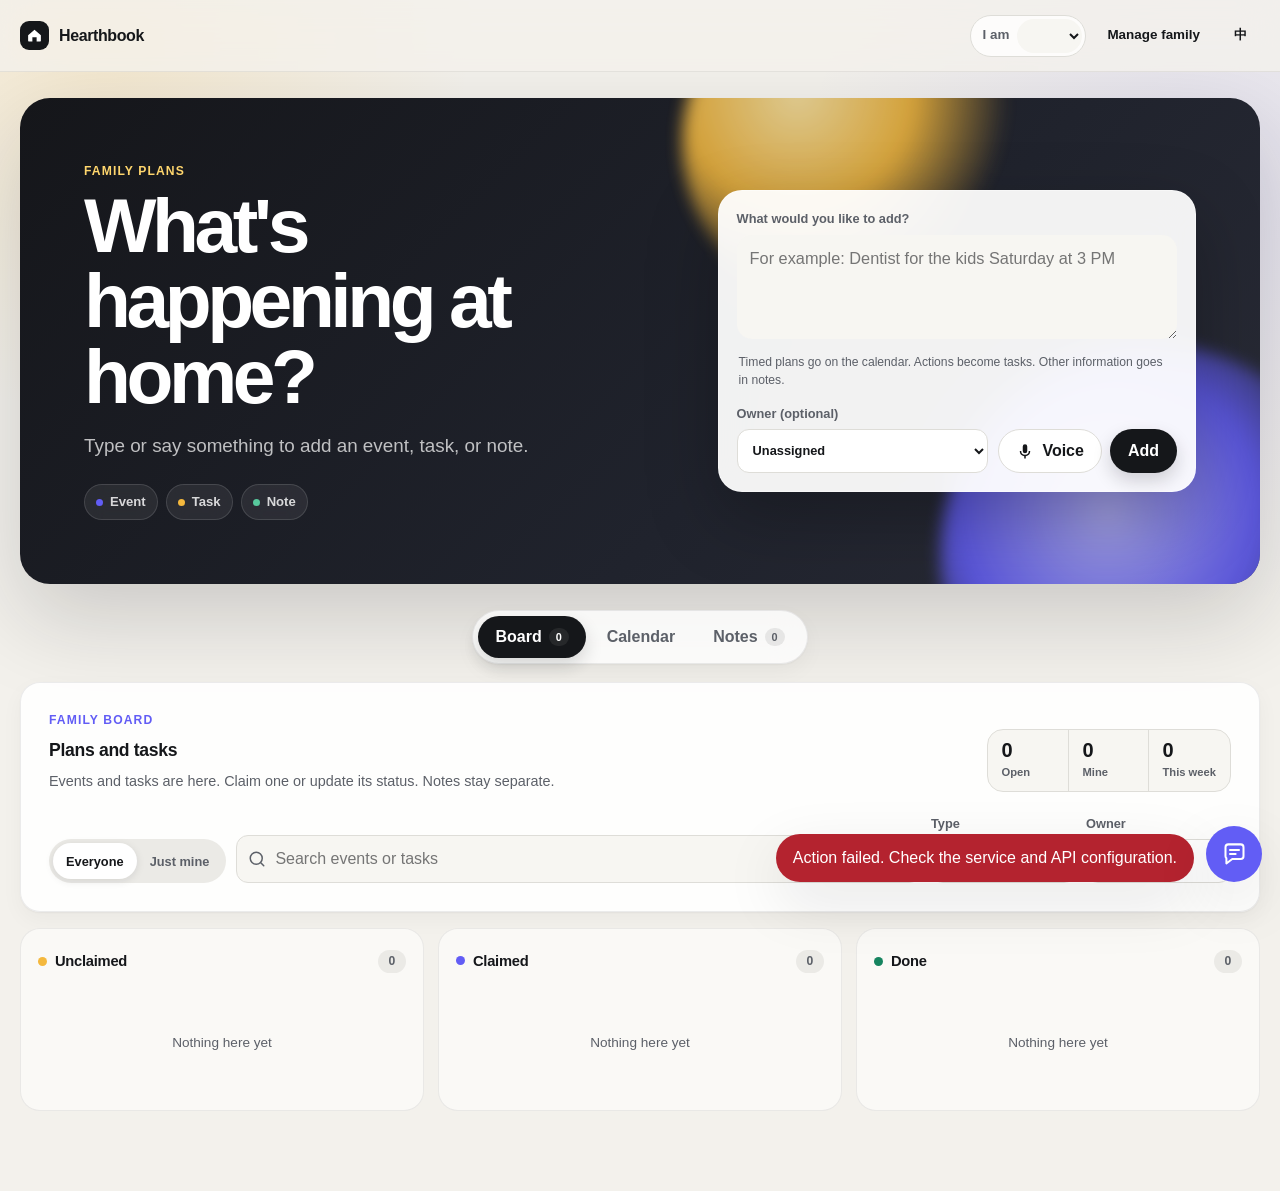
==== static/index.html @ b7a677d2 "Fix recurring event editing" ====
<!doctype html>
<html lang="zh-CN">
  <head>
    <meta charset="utf-8">
    <meta name="viewport" content="width=device-width, initial-scale=1">
    <meta name="description" content="A bilingual shared family board">
    <meta name="theme-color" content="#f3f1ec">
    <title>Hearthbook</title>
    <link rel="stylesheet" href="/static/styles.css">
  </head>
  <body>
    <header class="app-header">
      <a class="brand" href="/" aria-label="Hearthbook">
        <svg viewBox="0 0 24 24" aria-hidden="true">
          <path d="M3 11.5 12 4l9 7.5v8a1 1 0 0 1-1 1h-5v-6H9v6H4a1 1 0 0 1-1-1z"/>
        </svg>
        <span>Hearthbook</span>
      </a>
      <div class="header-actions">
        <label class="identity">
          <span data-i18n="iAm">我是</span>
          <select id="actorSelect" data-i18n-aria="currentMember" aria-label="Current family member"></select>
        </label>
        <button id="membersButton" class="button ghost compact" type="button" data-i18n="familyManage">
          家庭成员
        </button>
        <button id="languageButton" class="button ghost compact" type="button" data-i18n-aria="switchLanguage" aria-label="Switch language">
          EN
        </button>
      </div>
    </header>

    <main>
      <section class="composer hero-card" aria-labelledby="pageTitle">
        <div class="hero-copy">
          <p class="eyebrow" data-i18n="eyebrow">家里的安排</p>
          <h1 id="pageTitle" data-i18n="heading">今天家里有什么事？</h1>
          <p class="lede" data-i18n="subheading">输入文字或说一句话，就能添加日程、待办或笔记。</p>
          <div class="hero-legend" data-i18n-aria="itemTypes" aria-label="Item types">
            <span><i class="legend-dot event-dot"></i><span data-i18n="event">日程</span></span>
            <span><i class="legend-dot task-dot"></i><span data-i18n="task">待办</span></span>
            <span><i class="legend-dot note-dot"></i><span data-i18n="note">笔记</span></span>
          </div>
        </div>
        <div class="hero-glow glow-one" aria-hidden="true"></div>
        <div class="hero-glow glow-two" aria-hidden="true"></div>
        <form id="inputForm" class="capture-panel">
          <label for="textInput" data-i18n="inputLabel">要添加什么？</label>
          <textarea
            id="textInput"
            rows="2"
            maxlength="2000"
            required
            data-i18n-placeholder="inputPlaceholder"
            placeholder="例如：周六下午三点带孩子看牙医"
          ></textarea>
          <p class="input-hint" data-i18n="sortHint">有时间的放进日历，要做的放进待办，其他信息存为笔记。</p>
          <section id="intakeConversation" class="intake-conversation" aria-live="polite" hidden>
            <div id="intakeMessages" class="intake-messages"></div>
            <div id="intakeReview" hidden>
              <div id="intakeAssumptions"></div>
              <div id="intakeDrafts" class="intake-drafts"></div>
              <div id="intakeConflicts"></div>
            </div>
            <div class="intake-actions">
              <button id="intakeResetButton" class="button secondary compact" type="button" data-i18n="startOver">
                重新开始
              </button>
              <button id="intakeConfirmButton" class="button primary" type="button" data-i18n="confirmCreate" hidden>
                确认创建
              </button>
            </div>
          </section>
          <div class="composer-options">
            <label>
              <span data-i18n="optionalOwner">负责人（可选）</span>
              <select id="newOwnerSelect"></select>
            </label>
            <div class="composer-buttons">
              <button id="recordButton" class="button secondary" type="button">
                <svg viewBox="0 0 24 24" aria-hidden="true">
                  <path d="M12 15a3 3 0 0 0 3-3V6a3 3 0 0 0-6 0v6a3 3 0 0 0 3 3Zm5-3a5 5 0 0 1-10 0H5a7 7 0 0 0 6 6.92V22h2v-3.08A7 7 0 0 0 19 12Z"/>
                </svg>
                <span data-i18n="record">语音</span>
              </button>
              <button id="submitButton" class="button primary" type="submit" data-i18n="add">
                添加
              </button>
            </div>
          </div>
        </form>
      </section>

      <nav class="tabs" role="tablist" data-i18n-aria="boardViews" aria-label="Board views">
        <button class="tab active" type="button" role="tab" aria-selected="true" data-view="board">
          <span data-i18n="board">共享板</span>
          <span id="boardTabCount" class="tab-count">0</span>
        </button>
        <button class="tab" type="button" role="tab" aria-selected="false" data-view="calendar">
          <span data-i18n="calendar">日历</span>
        </button>
        <button class="tab" type="button" role="tab" aria-selected="false" data-view="notes">
          <span data-i18n="notes">笔记</span>
          <span id="notesTabCount" class="tab-count">0</span>
        </button>
      </nav>

      <section id="boardView" class="view" role="tabpanel">
        <section class="board-toolbar card">
          <div class="board-intro">
            <div>
              <p class="eyebrow" data-i18n="workEyebrow">家庭看板</p>
              <h2 id="boardTitle" data-i18n="boardTitle">大家要做的事</h2>
              <p data-i18n="boardDescription">日程和待办都在这里。认领后可以更新进度，笔记在单独页面。</p>
            </div>
            <div class="board-stats" aria-live="polite">
              <div><strong id="openStat">0</strong><span data-i18n="openItems">未完成</span></div>
              <div><strong id="mineStat">0</strong><span data-i18n="mineItems">我的</span></div>
              <div><strong id="weekStat">0</strong><span data-i18n="thisWeek">本周</span></div>
            </div>
          </div>
          <div class="filter-bar">
            <div class="segmented scope-switch" role="group" data-i18n-aria="scopeFilter" aria-label="Board scope">
              <button class="segment active" type="button" data-scope="all" data-i18n="everyone">全部</button>
              <button class="segment" type="button" data-scope="mine" data-i18n="justMine">只看我的</button>
            </div>
            <label class="search-field">
              <span class="sr-only" data-i18n="search">搜索</span>
              <svg viewBox="0 0 24 24" aria-hidden="true"><path d="m21 21-4.3-4.3M19 11a8 8 0 1 1-16 0 8 8 0 0 1 16 0Z"/></svg>
              <input id="boardSearch" type="search" data-i18n-placeholder="searchPlaceholder" placeholder="搜索日程或待办">
            </label>
            <label class="filter-field">
              <span data-i18n="type">类型</span>
              <select id="typeFilter">
                <option value="all" data-i18n="allTypes">全部类型</option>
                <option value="task" data-i18n="tasksOnly">只看待办</option>
                <option value="event" data-i18n="eventsOnly">只看日程</option>
              </select>
            </label>
            <label class="filter-field">
              <span data-i18n="owner">负责人</span>
              <select id="ownerFilter"></select>
            </label>
          </div>
        </section>
        <div class="board-grid">
          <section class="status-column unclaimed">
            <header>
              <h2 data-i18n="unclaimed">未认领</h2>
              <span id="unclaimedCount" class="count">0</span>
            </header>
            <div id="unclaimedItems" class="item-list"></div>
          </section>
          <section class="status-column claimed">
            <header>
              <h2 data-i18n="claimed">已认领</h2>
              <span id="claimedCount" class="count">0</span>
            </header>
            <div id="claimedItems" class="item-list"></div>
          </section>
          <section class="status-column done">
            <header>
              <h2 data-i18n="done">完成</h2>
              <span id="doneCount" class="count">0</span>
            </header>
            <div id="doneItems" class="item-list"></div>
          </section>
        </div>
      </section>

      <section id="calendarView" class="view" role="tabpanel" hidden>
        <div class="calendar-layout">
          <section class="calendar card">
            <header class="calendar-toolbar">
              <div class="calendar-nav">
                <button id="previousPeriod" class="icon-button" type="button" data-i18n-aria="previousPeriod" aria-label="Previous period">
                  <svg viewBox="0 0 24 24" aria-hidden="true"><path d="m15 18-6-6 6-6"/></svg>
                </button>
                <h2 id="monthTitle"></h2>
                <button id="nextPeriod" class="icon-button" type="button" data-i18n-aria="nextPeriod" aria-label="Next period">
                  <svg viewBox="0 0 24 24" aria-hidden="true"><path d="m9 18 6-6-6-6"/></svg>
                </button>
                <button id="todayButton" class="button ghost compact" type="button" data-i18n="today">今天</button>
                <button id="householdLocationButton" class="button ghost compact" type="button" data-i18n-aria="editCity" aria-label="Edit household city" hidden></button>
              </div>
              <div class="segmented" role="group" data-i18n-aria="calendarView" aria-label="Calendar view">
                <button class="segment active" type="button" data-calendar-mode="month" data-i18n="month">月</button>
                <button class="segment" type="button" data-calendar-mode="week" data-i18n="week">周</button>
              </div>
            </header>
            <div id="calendarGrid" class="calendar-grid"></div>
            <a id="weatherAttribution" class="weather-attribution" href="https://openweathermap.org/" target="_blank" rel="noreferrer" hidden>
              <img src="https://openweathermap.org/themes/openweathermap/assets/img/logo_white_cropped.png" width="88" height="36" loading="lazy" alt="OpenWeather">
              <span data-i18n="weatherData">Weather data provided by OpenWeather</span>
            </a>
          </section>
          <aside class="agenda card">
            <h2 id="agendaTitle"></h2>
            <div id="selectedWeather" hidden></div>
            <div id="agendaItems" class="item-list"></div>
          </aside>
        </div>
      </section>

      <section id="notesView" class="view" role="tabpanel" hidden>
        <header class="section-heading">
          <div>
            <p class="eyebrow" data-i18n="notesEyebrow">家庭信息</p>
            <h2 data-i18n="notesTitle">常用信息</h2>
          </div>
          <p data-i18n="notesDescription">门锁密码、购物偏好、学校信息等，都可以记在这里。</p>
        </header>
        <div id="notesItems" class="notes-grid"></div>
      </section>
    </main>

    <dialog id="accessDialog">
      <form id="accessForm" class="setup-form">
        <h2 data-i18n="accessTitle">打开家庭看板</h2>
        <p data-i18n="accessHelp">输入家人分享给你的访问码。</p>
        <label for="accessCode" data-i18n="accessCode">家庭访问码</label>
        <input id="accessCode" type="password" maxlength="200" required autocomplete="current-password">
        <p id="accessError" class="form-error" role="alert" hidden></p>
        <button id="accessButton" class="button primary" type="submit" data-i18n="unlock">打开看板</button>
      </form>
    </dialog>

    <dialog id="householdDialog">
      <form method="dialog" class="dialog-header">
        <h2 data-i18n="citySetupTitle">选择家庭城市</h2>
        <button id="closeHouseholdDialog" class="icon-button" type="submit" data-i18n-aria="close" aria-label="Close">
          <svg viewBox="0 0 24 24" aria-hidden="true"><path d="m6 6 12 12M18 6 6 18"/></svg>
        </button>
      </form>
      <p data-i18n="citySetupHelp">天气会显示在日历上。输入城市和国家，例如 Toronto, CA。</p>
      <form id="householdForm" class="setup-form">
        <label for="householdCity" data-i18n="cityLabel">家庭城市</label>
        <input id="householdCity" maxlength="120" required autocomplete="address-level2" data-i18n-placeholder="cityPlaceholder" placeholder="Toronto, CA">
        <p id="householdError" class="form-error" role="alert" hidden></p>
        <button id="saveHouseholdButton" class="button primary" type="submit" data-i18n="saveCity">保存城市</button>
      </form>
    </dialog>

    <dialog id="membersDialog">
      <form method="dialog" class="dialog-header">
        <h2 data-i18n="familyMembers">家庭成员</h2>
        <button class="icon-button" type="submit" data-i18n-aria="close" aria-label="Close">
          <svg viewBox="0 0 24 24" aria-hidden="true"><path d="m6 6 12 12M18 6 6 18"/></svg>
        </button>
      </form>
      <p data-i18n="memberHelp">管理家庭成员和家庭城市。</p>
      <ul id="memberList" class="member-list"></ul>
      <form id="memberForm" class="inline-form">
        <label class="sr-only" for="memberName" data-i18n="memberName">成员姓名</label>
        <input id="memberName" maxlength="40" required data-i18n-placeholder="memberName" placeholder="成员姓名">
        <label class="sr-only" for="memberRole" data-i18n="memberRole">身份</label>
        <input id="memberRole" maxlength="40" data-i18n-placeholder="memberRole" placeholder="例如：爸爸">
        <button class="button primary" type="submit" data-i18n="addMember">添加成员</button>
      </form>
      <form id="manageCityForm" class="setup-form">
        <label for="manageCity" data-i18n="cityLabel">家庭城市</label>
        <input id="manageCity" maxlength="120" required autocomplete="address-level2" data-i18n-placeholder="cityPlaceholder" placeholder="Toronto, CA">
        <button class="button secondary" type="submit" data-i18n="saveCity">保存城市</button>
      </form>
      <button id="logoutButton" class="button ghost" type="button" data-i18n="switchHousehold" hidden>切换家庭</button>
    </dialog>

    <dialog id="itemEditor">
      <form id="itemEditorForm" class="setup-form">
        <header class="dialog-header">
          <h2 data-i18n="editItem">编辑内容</h2>
          <button id="closeItemEditor" class="icon-button" type="button" data-i18n-aria="close" aria-label="Close">
            <svg viewBox="0 0 24 24" aria-hidden="true"><path d="m6 6 12 12M18 6 6 18"/></svg>
          </button>
        </header>

        <label for="editTitle" data-i18n="title">标题</label>
        <input id="editTitle" maxlength="120" required>

        <label for="editDetails" data-i18n="details">详情</label>
        <textarea id="editDetails" maxlength="2000" rows="4"></textarea>

        <label id="editPreparationField" for="editPreparation">
          <span data-i18n="preparation">准备工作</span>
          <textarea id="editPreparation" maxlength="500" rows="2"></textarea>
        </label>

        <label id="editScopeField" for="editScope" hidden>
          <span data-i18n="editScope">修改范围</span>
          <select id="editScope">
            <option value="occurrence" data-i18n="thisOccurrence">只修改这一次</option>
            <option value="series" data-i18n="entireSeries">修改整个系列</option>
          </select>
        </label>

        <div id="editEventFields" class="editor-fields" hidden>
          <label class="checkbox-row">
            <input id="editAllDay" type="checkbox">
            <span data-i18n="allDay">全天</span>
          </label>
          <label id="editStartDateField" for="editStartDate">
            <span data-i18n="date">日期</span>
            <input id="editStartDate" type="date">
          </label>
          <label id="editStartAtField" for="editStartAt">
            <span data-i18n="starts">时间</span>
            <input id="editStartAt" type="datetime-local">
          </label>
          <label id="editEndAtField" for="editEndAt">
            <span data-i18n="ends">结束</span>
            <input id="editEndAt" type="datetime-local">
          </label>
          <label id="editRecurrenceUntilField" for="editRecurrenceUntil" hidden>
            <span data-i18n="recurrenceEnds">重复结束</span>
            <input id="editRecurrenceUntil" type="date">
          </label>
          <label for="editEventReminderAt">
            <span data-i18n="reminder">提醒时间</span>
            <input id="editEventReminderAt" type="datetime-local">
          </label>
        </div>

        <div id="editTaskFields" class="editor-fields" hidden>
          <label class="checkbox-row">
            <input id="editDueTimed" type="checkbox">
            <span data-i18n="specificTime">指定时间</span>
          </label>
          <label id="editDueDateField" for="editDueDate">
            <span data-i18n="dueDate">截止日期</span>
            <input id="editDueDate" type="date">
          </label>
          <label id="editDueAtField" for="editDueAt">
            <span data-i18n="due">截止</span>
            <input id="editDueAt" type="datetime-local">
          </label>
          <label for="editTaskReminderAt">
            <span data-i18n="reminder">提醒时间</span>
            <input id="editTaskReminderAt" type="datetime-local">
          </label>
        </div>

        <p id="editSeriesWarning" class="form-hint" data-i18n="seriesEditWarning" hidden>
          修改系列开始时间会清除已有的单次例外。
        </p>
        <p id="itemEditorError" class="form-error" role="alert" hidden></p>
        <div class="dialog-actions">
          <button id="cancelItemEditor" class="button secondary" type="button" data-i18n="cancel">取消</button>
          <button class="button primary" type="submit" data-i18n="saveChanges">保存修改</button>
        </div>
      </form>
    </dialog>

    <aside id="assistantPanel" class="assistant-panel" aria-labelledby="assistantTitle" hidden>
      <header class="assistant-header">
        <div>
          <p class="eyebrow" data-i18n="assistantEyebrow">家庭助手</p>
          <h2 id="assistantTitle" data-i18n="assistantTitle">问问家庭安排</h2>
        </div>
        <div class="assistant-header-actions">
          <button id="assistantNewButton" class="button ghost compact" type="button" data-i18n="newChat">
            新对话
          </button>
          <button id="assistantCloseButton" class="icon-button" type="button" data-i18n-aria="closeAssistant" aria-label="Close assistant">
            <svg viewBox="0 0 24 24" aria-hidden="true"><path d="m6 6 12 12M18 6 6 18"/></svg>
          </button>
        </div>
      </header>
      <div id="assistantMessages" class="assistant-messages" aria-live="polite"></div>
      <form id="assistantForm" class="assistant-form">
        <label class="sr-only" for="assistantInput" data-i18n="assistantInputLabel">询问日程、待办或笔记</label>
        <input
          id="assistantInput"
          maxlength="2000"
          autocomplete="off"
          required
          data-i18n-placeholder="assistantPlaceholder"
          placeholder="例如：这周末有什么安排？"
        >
        <button id="assistantSendButton" class="button primary" type="submit" data-i18n="send">
          发送
        </button>
      </form>
    </aside>
    <button
      id="assistantButton"
      class="assistant-launcher"
      type="button"
      aria-controls="assistantPanel"
      aria-expanded="false"
      data-i18n-aria="openAssistant"
      aria-label="Open family assistant"
    >
      <svg viewBox="0 0 24 24" aria-hidden="true">
        <path d="M4 5.5A2.5 2.5 0 0 1 6.5 3h11A2.5 2.5 0 0 1 20 5.5v8a2.5 2.5 0 0 1-2.5 2.5H10l-5.2 4v-4.7A2.5 2.5 0 0 1 4 13.5z"/>
        <path d="M8 8h8M8 11.5h5"/>
      </svg>
    </button>

    <div id="toast" class="toast" role="status" aria-live="polite" hidden></div>
    <script src="/static/app.js" defer></script>
  </body>
</html>
---- static/styles.css ----
:root {
  --ink: #15171a;
  --ink-soft: #5c6068;
  --paper: #f3f1ec;
  --surface: #ffffff;
  --surface-soft: #f7f6f2;
  --line: #deddd8;
  --blue: #625df5;
  --blue-soft: #e9e7ff;
  --amber: #f4b83d;
  --amber-soft: #fff2cd;
  --green: #16845f;
  --green-soft: #dff5eb;
  --red: #b4232f;
  --radius-sm: 12px;
  --radius-md: 20px;
  --radius-lg: 30px;
  --shadow-sm: 0 1px 2px rgb(21 23 26 / 5%), 0 8px 22px rgb(21 23 26 / 4%);
  --shadow-md: 0 20px 60px rgb(21 23 26 / 10%);
  color-scheme: light;
  font-family: -apple-system, BlinkMacSystemFont, "SF Pro Display", "Segoe UI", sans-serif;
  font-size: 16px;
  line-height: 1.5;
}

* {
  box-sizing: border-box;
}

[hidden] {
  display: none !important;
}

html {
  scroll-behavior: smooth;
}

body {
  min-width: 320px;
  margin: 0;
  color: var(--ink);
  background:
    radial-gradient(circle at 8% 4%, rgb(244 184 61 / 17%), transparent 23rem),
    radial-gradient(circle at 95% 16%, rgb(98 93 245 / 11%), transparent 26rem),
    var(--paper);
}

button,
select,
textarea,
input {
  font: inherit;
}

button,
select {
  cursor: pointer;
}

button:focus-visible,
select:focus-visible,
textarea:focus-visible,
input:focus-visible {
  outline: 3px solid rgb(98 93 245 / 28%);
  outline-offset: 2px;
}

.app-header {
  position: sticky;
  top: 0;
  z-index: 20;
  display: flex;
  min-height: 72px;
  padding: 10px max(20px, calc((100vw - 1240px) / 2));
  border-bottom: 1px solid rgb(21 23 26 / 7%);
  align-items: center;
  justify-content: space-between;
  gap: 16px;
  background: rgb(243 241 236 / 82%);
  backdrop-filter: blur(18px) saturate(150%);
}

.brand {
  display: inline-flex;
  gap: 10px;
  align-items: center;
  color: inherit;
  font-weight: 800;
  letter-spacing: -0.025em;
  text-decoration: none;
}

.brand svg {
  width: 29px;
  height: 29px;
  padding: 6px;
  border-radius: 9px;
  fill: #fff;
  background: var(--ink);
}

.header-actions {
  display: flex;
  flex-wrap: wrap;
  gap: 8px;
  align-items: center;
}

.identity {
  display: flex;
  min-height: 42px;
  padding: 3px 3px 3px 12px;
  border: 1px solid var(--line);
  border-radius: 999px;
  gap: 8px;
  align-items: center;
  color: var(--ink-soft);
  background: rgb(255 255 255 / 80%);
  font-size: 0.84rem;
  font-weight: 700;
}

.identity span {
  white-space: nowrap;
}

.identity select {
  min-height: 34px;
  border: 0;
  border-radius: 999px;
  background: var(--surface-soft);
}

main {
  width: min(1240px, calc(100% - 32px));
  margin: 26px auto 80px;
}

.card {
  border: 1px solid rgb(21 23 26 / 8%);
  border-radius: var(--radius-md);
  background: rgb(255 255 255 / 88%);
  box-shadow: var(--shadow-sm);
}

.hero-card {
  position: relative;
  isolation: isolate;
  display: grid;
  min-height: 440px;
  padding: clamp(24px, 5vw, 64px);
  border-radius: var(--radius-lg);
  overflow: hidden;
  gap: clamp(28px, 6vw, 72px);
  align-items: center;
  color: #fff;
  background: linear-gradient(135deg, #15161a 0%, #20232d 62%, #292b36 100%);
  box-shadow: 0 34px 90px rgb(21 23 26 / 18%);
}

.hero-copy,
.capture-panel {
  position: relative;
  z-index: 2;
}

.hero-glow {
  position: absolute;
  z-index: 0;
  border-radius: 50%;
  filter: blur(8px);
  opacity: 0.85;
  animation: drift 9s ease-in-out infinite alternate;
}

.glow-one {
  top: -120px;
  right: 20%;
  width: 330px;
  height: 330px;
  background: radial-gradient(circle at 35% 35%, #ffe8a3, var(--amber) 38%, transparent 70%);
}

.glow-two {
  right: -100px;
  bottom: -180px;
  width: 420px;
  height: 420px;
  animation-delay: -4s;
  background: radial-gradient(circle at 40% 40%, #b5b2ff, var(--blue) 42%, transparent 70%);
}

.eyebrow {
  margin: 0 0 8px;
  color: var(--blue);
  font-size: 0.76rem;
  font-weight: 850;
  letter-spacing: 0.09em;
  text-transform: uppercase;
}

.hero-card .eyebrow {
  color: #ffd66d;
}

h1,
h2,
h3,
p {
  overflow-wrap: anywhere;
}

h1 {
  max-width: 650px;
  margin: 0;
  font-size: clamp(2.45rem, 6vw, 5rem);
  line-height: 0.98;
  letter-spacing: -0.058em;
}

h2 {
  margin: 0;
  font-size: 1.1rem;
  letter-spacing: -0.018em;
}

.lede {
  max-width: 590px;
  margin: 18px 0 0;
  color: rgb(255 255 255 / 72%);
  font-size: clamp(1rem, 2vw, 1.18rem);
}

.hero-legend {
  display: flex;
  flex-wrap: wrap;
  gap: 8px;
  margin-top: 24px;
}

.hero-legend > span {
  display: inline-flex;
  padding: 7px 11px;
  border: 1px solid rgb(255 255 255 / 13%);
  border-radius: 999px;
  gap: 7px;
  align-items: center;
  color: rgb(255 255 255 / 82%);
  background: rgb(255 255 255 / 7%);
  font-size: 0.82rem;
  font-weight: 750;
  backdrop-filter: blur(10px);
}

.legend-dot {
  width: 7px;
  height: 7px;
  border-radius: 50%;
  background: var(--blue);
}

.legend-dot.task-dot {
  background: var(--amber);
}

.legend-dot.note-dot {
  background: #58c99d;
}

.capture-panel {
  padding: 18px;
  border: 1px solid rgb(255 255 255 / 38%);
  border-radius: 24px;
  color: var(--ink);
  background: rgb(255 255 255 / 94%);
  box-shadow: 0 26px 70px rgb(0 0 0 / 25%);
  backdrop-filter: blur(18px);
}

form > label,
.composer-options label,
.filter-field {
  display: grid;
  gap: 6px;
  color: var(--ink-soft);
  font-size: 0.8rem;
  font-weight: 750;
}

textarea,
input,
select {
  min-height: 44px;
  border: 1px solid var(--line);
  border-radius: var(--radius-sm);
  color: var(--ink);
  background: var(--surface);
}

textarea,
input {
  width: 100%;
  padding: 11px 13px;
}

select {
  padding: 8px 34px 8px 11px;
}

textarea {
  min-height: 104px;
  margin-top: 7px;
  border: 0;
  border-radius: 15px;
  resize: vertical;
  background: var(--surface-soft);
  font-size: 1.02rem;
}

.input-hint {
  margin: 7px 2px 0;
  color: var(--ink-soft);
  font-size: 0.76rem;
}

.intake-conversation {
  display: grid;
  gap: 12px;
  margin-top: 14px;
  padding-top: 14px;
  border-top: 1px solid var(--line);
}

.intake-messages,
.intake-drafts {
  display: grid;
  gap: 8px;
}

.intake-message {
  margin: 0;
  padding: 9px 11px;
  border-radius: 12px;
  background: var(--surface-soft);
  font-size: 0.82rem;
}

.intake-message.user {
  margin-left: 24px;
  background: var(--blue-soft);
}

.intake-review-section {
  margin: 10px 0;
}

.intake-review-section h3 {
  margin: 0 0 5px;
  font-size: 0.82rem;
}

.intake-review-section ul {
  margin: 0;
  padding-left: 20px;
  color: var(--ink-soft);
  font-size: 0.78rem;
}

.intake-draft {
  display: grid;
  gap: 5px;
  padding: 11px;
  border: 1px solid var(--line);
  border-radius: 13px;
  background: var(--surface);
}

.intake-draft p {
  margin: 0;
  color: var(--ink-soft);
  font-size: 0.76rem;
}

.intake-draft label {
  display: grid;
  gap: 4px;
  margin-top: 4px;
  color: var(--ink-soft);
  font-size: 0.76rem;
  font-weight: 750;
}

.intake-draft .preparation-choice {
  display: flex;
  min-height: 44px;
  padding: 8px 10px;
  border-radius: 10px;
  align-items: center;
  gap: 8px;
  background: var(--amber-soft);
}

.preparation-choice input {
  width: auto;
  flex: 0 0 auto;
}

.item-preparation {
  padding: 8px 10px;
  border-radius: 10px;
  background: var(--amber-soft);
}

.intake-actions {
  display: flex;
  justify-content: flex-end;
  gap: 8px;
}

.intake-conflict {
  color: var(--red);
}

.composer-options {
  display: grid;
  gap: 10px;
  margin-top: 14px;
}

.composer-buttons,
.inline-form {
  display: flex;
  flex-wrap: wrap;
  gap: 8px;
  align-items: end;
}

.button {
  display: inline-flex;
  min-height: 44px;
  padding: 9px 17px;
  border: 1px solid transparent;
  border-radius: 999px;
  align-items: center;
  justify-content: center;
  gap: 8px;
  font-weight: 780;
  transition: transform 200ms ease, background-color 200ms ease, border-color 200ms ease, box-shadow 200ms ease;
}

.button svg {
  width: 18px;
  height: 18px;
  fill: currentColor;
}

.button.primary {
  color: #fff;
  background: var(--ink);
  box-shadow: 0 8px 18px rgb(21 23 26 / 18%);
}

.button.primary:hover {
  transform: translateY(-1px);
  background: #000;
  box-shadow: 0 11px 24px rgb(21 23 26 / 23%);
}

.button.secondary {
  border-color: var(--line);
  color: var(--ink);
  background: var(--surface);
}

.button.secondary:hover,
.button.ghost:hover {
  background: var(--surface-soft);
}

.button.ghost {
  border-color: transparent;
  color: var(--ink);
  background: transparent;
}

.button.compact {
  min-height: 38px;
  padding: 7px 12px;
  font-size: 0.84rem;
}

.button.recording {
  border-color: #f5b6bc;
  color: var(--red);
  background: #fff0f1;
}

.button:disabled,
select:disabled {
  cursor: not-allowed;
  opacity: 0.48;
}

.tabs {
  display: flex;
  width: fit-content;
  max-width: 100%;
  gap: 4px;
  margin: 26px auto 18px;
  padding: 5px;
  border: 1px solid rgb(21 23 26 / 8%);
  border-radius: 999px;
  background: rgb(255 255 255 / 78%);
  box-shadow: var(--shadow-sm);
  backdrop-filter: blur(16px);
}

.tab {
  display: inline-flex;
  min-height: 42px;
  padding: 8px 17px;
  border: 0;
  border-radius: 999px;
  gap: 7px;
  align-items: center;
  justify-content: center;
  color: var(--ink-soft);
  background: transparent;
  font-weight: 780;
  transition: color 200ms ease, background-color 200ms ease, box-shadow 200ms ease;
}

.tab.active {
  color: #fff;
  background: var(--ink);
  box-shadow: 0 8px 18px rgb(21 23 26 / 16%);
}

.tab-count {
  min-width: 20px;
  padding: 1px 5px;
  border-radius: 999px;
  color: inherit;
  background: rgb(128 128 128 / 16%);
  font-size: 0.68rem;
  text-align: center;
}

.view[hidden] {
  display: none;
}

.view {
  animation: view-in 300ms ease both;
}

.board-toolbar {
  margin-bottom: 16px;
  padding: clamp(18px, 3vw, 28px);
}

.board-intro {
  display: flex;
  flex-wrap: wrap;
  gap: 24px;
  align-items: end;
  justify-content: space-between;
}

.board-intro > div:first-child {
  max-width: 620px;
}

.board-intro p:not(.eyebrow),
.section-heading p {
  margin: 7px 0 0;
  color: var(--ink-soft);
  font-size: 0.9rem;
}

.board-stats {
  display: flex;
  border: 1px solid var(--line);
  border-radius: 16px;
  overflow: hidden;
  background: var(--surface-soft);
}

.board-stats div {
  display: grid;
  min-width: 80px;
  padding: 10px 14px;
  border-left: 1px solid var(--line);
}

.board-stats div:first-child {
  border-left: 0;
}

.board-stats strong {
  font-size: 1.25rem;
  line-height: 1;
}

.board-stats span {
  margin-top: 4px;
  color: var(--ink-soft);
  font-size: 0.7rem;
  font-weight: 700;
}

.filter-bar {
  display: grid;
  grid-template-columns: auto minmax(180px, 1fr) auto auto;
  gap: 10px;
  margin-top: 22px;
  align-items: end;
}

.segmented {
  display: inline-flex;
  width: fit-content;
  padding: 4px;
  border-radius: 999px;
  background: #ebeae6;
}

.segment {
  min-height: 36px;
  padding: 6px 13px;
  border: 0;
  border-radius: 999px;
  color: var(--ink-soft);
  background: transparent;
  font-size: 0.8rem;
  font-weight: 800;
  white-space: nowrap;
  transition: color 180ms ease, background-color 180ms ease, box-shadow 180ms ease;
}

.segment.active {
  color: var(--ink);
  background: #fff;
  box-shadow: 0 2px 8px rgb(21 23 26 / 10%);
}

.search-field {
  position: relative;
  display: flex;
  align-items: center;
}

.search-field svg {
  position: absolute;
  left: 12px;
  width: 18px;
  height: 18px;
  fill: none;
  stroke: var(--ink-soft);
  stroke-linecap: round;
  stroke-width: 2;
}

.search-field input {
  padding-left: 38px;
  background: var(--surface-soft);
}

.filter-field select {
  min-width: 145px;
}

.board-grid {
  display: grid;
  gap: 14px;
}

.status-column {
  min-width: 0;
  padding: 13px;
  border: 1px solid rgb(21 23 26 / 7%);
  border-radius: var(--radius-md);
  background: rgb(255 255 255 / 54%);
  backdrop-filter: blur(10px);
}

.status-column > header {
  display: flex;
  min-height: 38px;
  margin-bottom: 9px;
  padding: 0 4px;
  align-items: center;
  justify-content: space-between;
}

.status-column h2 {
  display: inline-flex;
  align-items: center;
  gap: 8px;
  font-size: 0.92rem;
}

.status-column h2::before {
  width: 9px;
  height: 9px;
  border-radius: 50%;
  background: var(--amber);
  content: "";
}

.status-column.claimed h2::before {
  background: var(--blue);
}

.status-column.done h2::before {
  background: var(--green);
}

.count {
  min-width: 28px;
  padding: 2px 8px;
  border-radius: 999px;
  color: var(--ink-soft);
  background: #ebeae6;
  font-size: 0.76rem;
  font-weight: 800;
  text-align: center;
}

.item-list,
.notes-grid {
  display: grid;
  gap: 10px;
}

.empty {
  padding: 30px 10px;
  color: var(--ink-soft);
  font-size: 0.85rem;
  text-align: center;
}

.item-card {
  display: grid;
  gap: 10px;
  padding: 15px;
  border: 1px solid rgb(21 23 26 / 8%);
  border-radius: 16px;
  background: var(--surface);
  box-shadow: var(--shadow-sm);
  animation: card-in 360ms cubic-bezier(0.2, 0.8, 0.2, 1) both;
  animation-delay: calc(var(--item-index, 0) * 45ms);
  transition: transform 200ms ease, box-shadow 200ms ease, border-color 200ms ease;
}

.item-card:hover {
  transform: translateY(-2px);
  border-color: rgb(98 93 245 / 24%);
  box-shadow: 0 16px 34px rgb(21 23 26 / 10%);
}

.item-card.done-card h3 {
  color: var(--ink-soft);
  text-decoration: line-through;
}

.item-topline,
.item-actions {
  display: flex;
  flex-wrap: wrap;
  gap: 8px;
  align-items: center;
  justify-content: space-between;
}

.item-card h3 {
  margin: 0;
  font-size: 1rem;
  line-height: 1.3;
  letter-spacing: -0.015em;
}

.item-card p {
  margin: 0;
  color: var(--ink-soft);
  font-size: 0.83rem;
  white-space: pre-wrap;
}

.badge {
  display: inline-flex;
  width: fit-content;
  padding: 4px 8px;
  border-radius: 999px;
  color: #3931ad;
  background: var(--blue-soft);
  font-size: 0.68rem;
  font-weight: 850;
}

.badge.task {
  color: #805600;
  background: var(--amber-soft);
}

.badge.note {
  color: #0a6648;
  background: var(--green-soft);
}

.item-meta {
  display: grid;
  gap: 4px;
}

.item-controls {
  display: grid;
  grid-template-columns: 1fr 1fr;
  gap: 8px;
}

.item-controls label {
  display: grid;
  gap: 3px;
  color: var(--ink-soft);
  font-size: 0.7rem;
  font-weight: 750;
}

.item-controls select,
.item-controls input {
  width: 100%;
  min-width: 0;
  font-size: 0.82rem;
}

.delete-button {
  min-height: 34px;
  padding: 5px 8px;
  border: 0;
  border-radius: 8px;
  color: var(--red);
  background: transparent;
  font-size: 0.76rem;
  font-weight: 750;
}

.delete-button:hover {
  background: #fff0f1;
}

.calendar-layout {
  display: grid;
  gap: 14px;
}

.calendar,
.agenda {
  padding: clamp(14px, 2.5vw, 24px);
}

.calendar-toolbar {
  display: flex;
  flex-wrap: wrap;
  gap: 12px;
  margin-bottom: 14px;
  align-items: center;
  justify-content: space-between;
}

.calendar-nav {
  display: flex;
  min-width: 0;
  gap: 4px;
  align-items: center;
}

.calendar-nav h2 {
  min-width: 160px;
  text-align: center;
}

.icon-button {
  display: inline-grid;
  width: 42px;
  height: 42px;
  padding: 9px;
  border: 0;
  border-radius: 50%;
  place-items: center;
  color: var(--ink);
  background: transparent;
}

.icon-button:hover {
  background: var(--surface-soft);
}

.icon-button svg {
  width: 21px;
  height: 21px;
  fill: none;
  stroke: currentColor;
  stroke-linecap: round;
  stroke-linejoin: round;
  stroke-width: 2;
}

.calendar-grid {
  display: grid;
  grid-template-columns: repeat(7, minmax(0, 1fr));
  gap: 5px;
}

.weekday {
  padding: 7px 0;
  color: var(--ink-soft);
  font-size: 0.67rem;
  font-weight: 850;
  text-align: center;
}

.day {
  position: relative;
  display: flex;
  min-width: 0;
  min-height: 68px;
  padding: 8px;
  border: 1px solid transparent;
  border-radius: 12px;
  align-items: flex-start;
  color: var(--ink);
  background: var(--surface-soft);
  font-size: 0.76rem;
  font-weight: 800;
  transition: transform 180ms ease, border-color 180ms ease, background-color 180ms ease;
}

.day:hover {
  transform: translateY(-1px);
  border-color: var(--line);
  background: #fff;
}

.day.outside {
  color: #9c9da1;
  background: transparent;
}

.day.today {
  border-color: var(--blue);
}

.day.selected {
  color: #fff;
  background: var(--ink);
}

.day-dots {
  position: absolute;
  right: 7px;
  bottom: 7px;
  display: flex;
  gap: 3px;
}

.day-dot {
  width: 6px;
  height: 6px;
  border-radius: 50%;
  background: var(--blue);
}

.day-dot.task {
  background: var(--amber);
}

.day.selected .day-dot {
  box-shadow: 0 0 0 1px rgb(255 255 255 / 35%);
}

.weather-brief {
  display: inline-flex;
  min-width: 0;
  align-items: center;
  gap: 2px;
  color: inherit;
  font-size: 0.68rem;
  font-weight: 800;
  white-space: nowrap;
}

.weather-brief img {
  width: 30px;
  height: 30px;
  object-fit: contain;
}

.day:not(.week-day) .weather-brief {
  position: absolute;
  top: 1px;
  right: 3px;
}

.day:not(.week-day) .weather-brief > span {
  display: none;
}

.calendar-grid.week-mode {
  grid-template-columns: repeat(7, minmax(0, 1fr));
}

.week-day {
  display: grid;
  min-height: 230px;
  padding: 12px;
  align-content: start;
  gap: 5px;
  text-align: left;
}

.week-day-name {
  color: inherit;
  opacity: 0.7;
  font-size: 0.68rem;
  text-transform: uppercase;
}

.week-day-number {
  font-size: 1.45rem;
  line-height: 1;
}

.week-preview {
  display: grid;
  gap: 5px;
  margin-top: 10px;
}

.calendar-label {
  display: block;
  padding: 5px 6px;
  border-radius: 7px;
  overflow: hidden;
  color: #3931ad;
  background: var(--blue-soft);
  font-size: 0.66rem;
  line-height: 1.2;
  text-overflow: ellipsis;
  white-space: nowrap;
}

.calendar-label.task {
  color: #805600;
  background: var(--amber-soft);
}

.day.selected .calendar-label {
  color: #fff;
  background: rgb(255 255 255 / 15%);
}

.more-label {
  color: inherit;
  opacity: 0.65;
  font-size: 0.68rem;
}

.agenda h2 {
  margin-bottom: 12px;
}

.weather-detail {
  display: flex;
  margin-bottom: 14px;
  padding: 12px;
  border: 1px solid var(--line);
  border-radius: 14px;
  align-items: center;
  gap: 10px;
  background: var(--surface-soft);
}

.weather-detail img {
  width: 52px;
  height: 52px;
  object-fit: contain;
}

.weather-detail strong {
  display: block;
  text-transform: capitalize;
}

.weather-detail p {
  margin: 2px 0 0;
  color: var(--ink-soft);
  font-size: 0.78rem;
}

.weather-attribution {
  display: inline-flex;
  min-height: 44px;
  margin-top: 14px;
  padding: 4px 12px 4px 6px;
  border-radius: 12px;
  align-items: center;
  gap: 8px;
  color: #fff;
  background: #242424;
  font-size: 0.72rem;
  font-weight: 700;
  text-decoration: none;
  transition: background-color 180ms ease;
}

.weather-attribution:hover {
  background: #000;
}

.weather-attribution img {
  width: 88px;
  height: 36px;
  object-fit: contain;
}

.section-heading {
  display: flex;
  margin-bottom: 16px;
  padding: 4px 4px 10px;
  gap: 20px;
  align-items: end;
  justify-content: space-between;
}

.section-heading > p {
  max-width: 520px;
  text-align: right;
}

.notes-grid {
  grid-template-columns: repeat(auto-fill, minmax(min(100%, 260px), 1fr));
}

.note-card {
  min-height: 170px;
  border-top: 4px solid var(--green);
}

dialog {
  width: min(520px, calc(100% - 32px));
  max-height: calc(100vh - 32px);
  overflow: auto;
  padding: 24px;
  border: 1px solid var(--line);
  border-radius: 24px;
  color: var(--ink);
  background: var(--surface);
  box-shadow: var(--shadow-md);
}

dialog::backdrop {
  background: rgb(21 23 26 / 48%);
  backdrop-filter: blur(5px);
}

.dialog-header {
  display: flex;
  align-items: center;
  justify-content: space-between;
}

.member-list {
  display: grid;
  gap: 6px;
  margin: 16px 0;
  padding: 0;
  list-style: none;
}

.member-list li {
  display: flex;
  align-items: center;
  justify-content: space-between;
  gap: 12px;
  padding: 11px 13px;
  border-radius: 11px;
  background: var(--surface-soft);
  font-weight: 750;
}

.inline-form input {
  flex: 1 1 180px;
}

.setup-form {
  display: grid;
  gap: 10px;
  margin-top: 18px;
}

.setup-form label {
  font-size: 0.82rem;
  font-weight: 800;
}

.setup-form input,
.setup-form select,
.setup-form textarea {
  width: 100%;
}

.editor-fields {
  display: grid;
  grid-template-columns: 1fr 1fr;
  gap: 10px;
}

.editor-fields label {
  display: grid;
  gap: 4px;
}

.editor-fields .checkbox-row {
  grid-column: 1 / -1;
  display: flex;
  align-items: center;
}

.checkbox-row input {
  width: auto;
}

.dialog-actions {
  display: flex;
  justify-content: flex-end;
  gap: 8px;
}

.form-hint {
  margin: 0;
  color: var(--ink-soft);
  font-size: 0.78rem;
}

.form-error {
  margin: 0;
  color: var(--red);
  font-size: 0.8rem;
  font-weight: 700;
}

.assistant-launcher {
  position: fixed;
  right: 18px;
  bottom: calc(18px + env(safe-area-inset-bottom));
  z-index: 40;
  display: grid;
  width: 56px;
  height: 56px;
  padding: 0;
  border: 0;
  border-radius: 50%;
  place-items: center;
  color: #fff;
  background: var(--blue);
  box-shadow: var(--shadow-md);
  transition: background-color 200ms ease, box-shadow 200ms ease;
}

.assistant-launcher:hover {
  background: #4f49df;
  box-shadow: 0 24px 65px rgb(21 23 26 / 18%);
}

.assistant-launcher svg {
  width: 27px;
  height: 27px;
  fill: none;
  stroke: currentcolor;
  stroke-linecap: round;
  stroke-linejoin: round;
  stroke-width: 1.8;
}

.assistant-panel {
  position: fixed;
  right: 18px;
  bottom: calc(86px + env(safe-area-inset-bottom));
  z-index: 40;
  display: grid;
  width: min(390px, calc(100vw - 24px));
  height: min(560px, calc(100vh - 120px));
  min-height: 320px;
  grid-template-rows: auto minmax(0, 1fr) auto;
  overflow: hidden;
  border: 1px solid var(--line);
  border-radius: 22px;
  background: var(--surface);
  box-shadow: 0 28px 80px rgb(21 23 26 / 22%);
  animation: assistant-in 200ms ease both;
}

.assistant-header {
  display: flex;
  min-width: 0;
  padding: 14px;
  border-bottom: 1px solid var(--line);
  align-items: center;
  justify-content: space-between;
  gap: 10px;
}

.assistant-header .eyebrow {
  margin-bottom: 2px;
}

.assistant-header-actions,
.assistant-form {
  display: flex;
  align-items: center;
  gap: 8px;
}

.assistant-messages {
  display: flex;
  min-height: 0;
  padding: 14px;
  overflow-y: auto;
  flex-direction: column;
  gap: 8px;
  background: var(--surface-soft);
}

.assistant-message {
  max-width: 88%;
  margin: 0;
  padding: 9px 12px;
  border: 1px solid var(--line);
  border-radius: 14px 14px 14px 4px;
  align-self: flex-start;
  background: var(--surface);
  font-size: 0.86rem;
  white-space: pre-wrap;
}

.assistant-message.user {
  border-color: transparent;
  border-radius: 14px 14px 4px;
  align-self: flex-end;
  color: #fff;
  background: var(--blue);
}

.assistant-action {
  display: grid;
  padding: 12px;
  border: 1px solid var(--blue);
  border-radius: 14px;
  gap: 10px;
  background: var(--surface);
}

.assistant-action p {
  margin: 0;
  font-size: 0.86rem;
}

.assistant-action-controls {
  display: flex;
  gap: 8px;
}

.assistant-form {
  padding: 12px;
  border-top: 1px solid var(--line);
}

.assistant-form input {
  min-width: 0;
  flex: 1;
}

.toast {
  position: fixed;
  right: 86px;
  bottom: 18px;
  z-index: 30;
  max-width: min(420px, calc(100% - 36px));
  padding: 12px 17px;
  border-radius: 999px;
  color: #fff;
  background: var(--ink);
  box-shadow: var(--shadow-md);
  animation: toast-in 250ms ease both;
}

.toast.error {
  background: var(--red);
}

.sr-only {
  position: absolute;
  width: 1px;
  height: 1px;
  padding: 0;
  margin: -1px;
  overflow: hidden;
  clip: rect(0, 0, 0, 0);
  white-space: nowrap;
  border: 0;
}

@keyframes view-in {
  from { opacity: 0; transform: translateY(8px); }
  to { opacity: 1; transform: translateY(0); }
}

@keyframes card-in {
  from { opacity: 0; transform: translateY(10px) scale(0.985); }
  to { opacity: 1; transform: translateY(0) scale(1); }
}

@keyframes toast-in {
  from { opacity: 0; transform: translateY(8px); }
  to { opacity: 1; transform: translateY(0); }
}

@keyframes assistant-in {
  from { opacity: 0; transform: translateY(8px); }
  to { opacity: 1; transform: translateY(0); }
}

@keyframes drift {
  from { transform: translate3d(-8px, -5px, 0) scale(0.98); }
  to { transform: translate3d(14px, 10px, 0) scale(1.04); }
}

@media (min-width: 760px) {
  .hero-card {
    grid-template-columns: minmax(0, 1.08fr) minmax(380px, 0.92fr);
  }

  .composer-options {
    grid-template-columns: minmax(150px, 1fr) auto;
    align-items: end;
  }

  .board-grid {
    grid-template-columns: repeat(3, minmax(0, 1fr));
  }

  .day {
    min-height: 92px;
  }

  .day:not(.week-day) .weather-brief {
    top: 2px;
    right: 5px;
  }

  .day:not(.week-day) .weather-brief > span {
    display: inline;
  }
}

@media (min-width: 1040px) {
  .calendar-layout {
    grid-template-columns: minmax(0, 2.1fr) minmax(290px, 0.8fr);
  }
}

@media (max-width: 900px) {
  .filter-bar {
    grid-template-columns: 1fr 1fr;
  }

  .scope-switch,
  .search-field {
    width: 100%;
  }

  .scope-switch .segment {
    flex: 1;
  }

  .calendar-grid.week-mode {
    grid-template-columns: 1fr;
  }

  .week-day {
    min-height: 112px;
    grid-template-columns: auto auto 1fr;
    align-items: start;
  }

  .week-day-name,
  .week-day-number {
    padding-top: 5px;
  }

  .week-preview {
    margin: 0 0 0 8px;
  }
}

@media (max-width: 640px) {
  .app-header {
    position: static;
    padding: 14px 16px;
    align-items: flex-start;
  }

  .brand {
    width: 100%;
  }

  .header-actions {
    width: 100%;
  }

  .identity {
    flex: 1;
  }

  .identity select {
    width: 100%;
  }

  main {
    width: min(100% - 20px, 1240px);
    margin-top: 10px;
  }

  .assistant-panel {
    left: 10px;
    right: 10px;
    bottom: calc(78px + env(safe-area-inset-bottom));
    width: auto;
    height: min(68vh, 560px);
  }

  .assistant-launcher {
    right: 10px;
    bottom: calc(10px + env(safe-area-inset-bottom));
  }

  .toast {
    right: 76px;
    bottom: calc(10px + env(safe-area-inset-bottom));
    max-width: calc(100vw - 86px);
  }

  .assistant-form {
    align-items: stretch;
  }

  .hero-card {
    min-height: auto;
    padding: 28px 18px 18px;
    border-radius: 24px;
  }

  h1 {
    font-size: clamp(2.3rem, 13vw, 3.4rem);
  }

  .glow-one {
    right: -100px;
  }

  .capture-panel {
    padding: 14px;
    border-radius: 20px;
  }

  .composer-buttons .button {
    flex: 1;
  }

  .tabs {
    width: 100%;
  }

  .tab {
    flex: 1;
    padding-inline: 10px;
  }

  .board-intro {
    align-items: stretch;
  }

  .board-stats {
    width: 100%;
  }

  .board-stats div {
    flex: 1;
    min-width: 0;
  }

  .filter-bar {
    grid-template-columns: 1fr;
  }

  .filter-field select {
    width: 100%;
  }

  .item-controls {
    grid-template-columns: 1fr;
  }

  .calendar-toolbar {
    align-items: stretch;
  }

  .calendar-nav {
    width: 100%;
  }

  .calendar-nav h2 {
    flex: 1;
    min-width: 0;
  }

  .calendar-toolbar > .segmented {
    width: 100%;
  }

  .calendar-toolbar > .segmented .segment {
    flex: 1;
  }

  .day {
    min-height: 58px;
    padding: 6px;
  }

  .section-heading {
    display: block;
  }

  .section-heading > p {
    text-align: left;
  }
}

@media (prefers-reduced-motion: reduce) {
  *,
  *::before,
  *::after {
    scroll-behavior: auto !important;
    animation-duration: 0.01ms !important;
    animation-iteration-count: 1 !important;
    transition-duration: 0.01ms !important;
  }
}
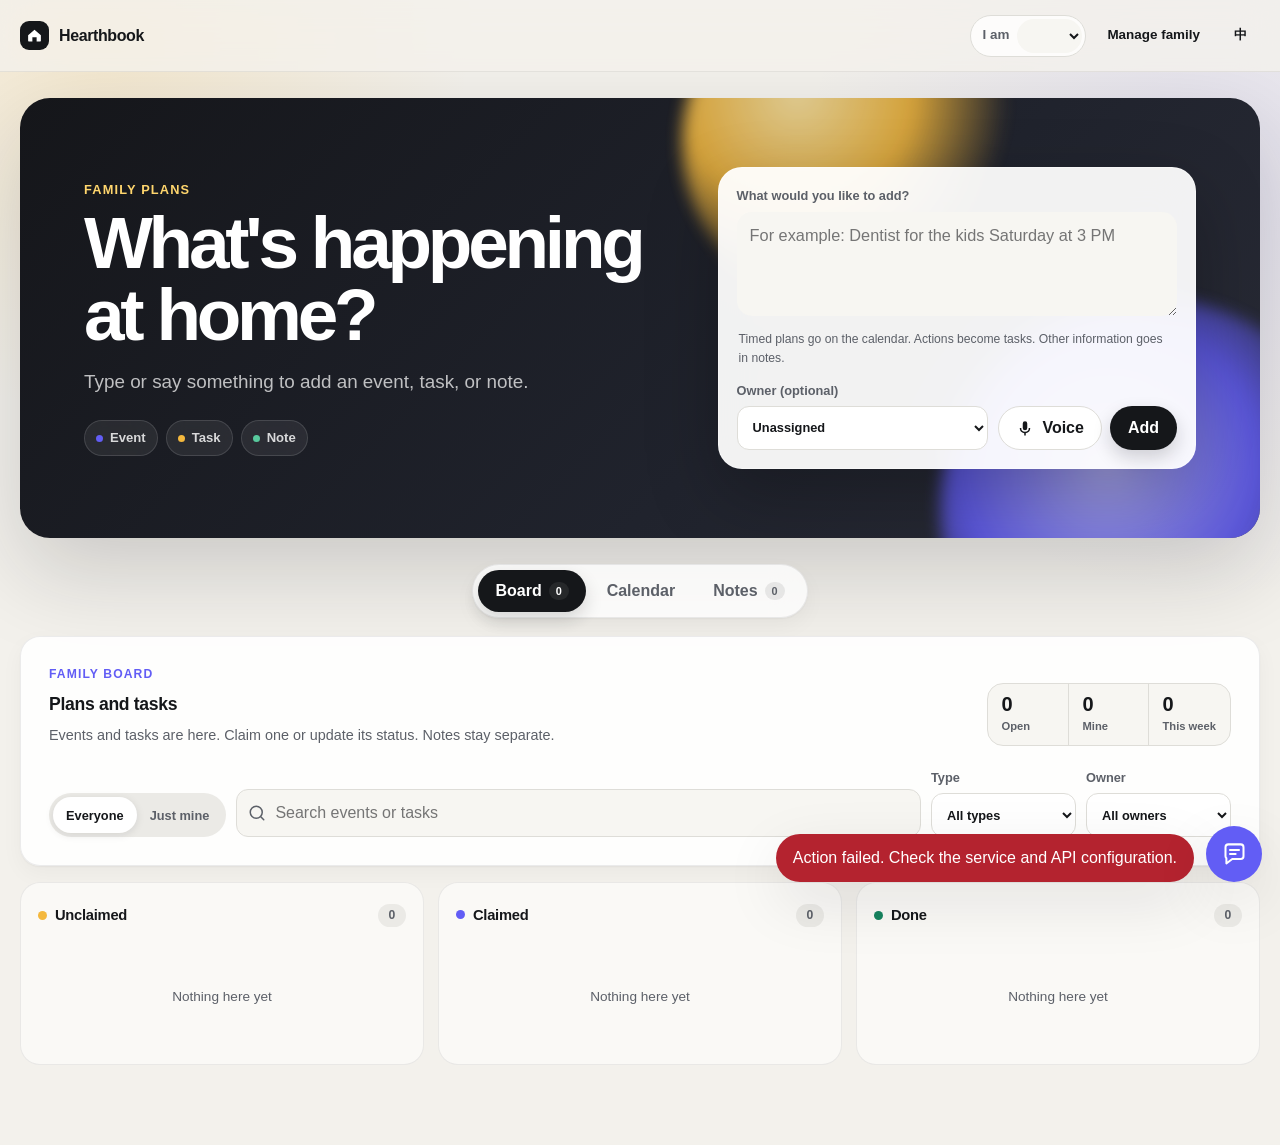
==== commit f3bb3e03: "Add Hearthbook home screen icon" ====
--- a/static/index.html
+++ b/static/index.html
@@ -5,7 +5,12 @@
     <meta name="viewport" content="width=device-width, initial-scale=1">
     <meta name="description" content="A bilingual shared family board">
     <meta name="theme-color" content="#f3f1ec">
+    <meta name="apple-mobile-web-app-capable" content="yes">
+    <meta name="apple-mobile-web-app-status-bar-style" content="default">
+    <meta name="apple-mobile-web-app-title" content="Hearthbook">
     <title>Hearthbook</title>
+    <link rel="apple-touch-icon" href="/static/assets/hearthbook-icon.png">
+    <link rel="manifest" href="/static/manifest.webmanifest">
     <link rel="stylesheet" href="/static/styles.css">
   </head>
   <body>
@@ -214,14 +219,45 @@
       </section>
     </main>
 
-    <dialog id="accessDialog">
-      <form id="accessForm" class="setup-form">
-        <h2 data-i18n="accessTitle">打开家庭看板</h2>
-        <p data-i18n="accessHelp">输入家人分享给你的访问码。</p>
-        <label for="accessCode" data-i18n="accessCode">家庭访问码</label>
-        <input id="accessCode" type="password" maxlength="200" required autocomplete="current-password">
-        <p id="accessError" class="form-error" role="alert" hidden></p>
-        <button id="accessButton" class="button primary" type="submit" data-i18n="unlock">打开看板</button>
+    <dialog id="authDialog">
+      <form id="authForm" class="setup-form">
+        <h2 data-i18n="authTitle">登录 Hearthbook</h2>
+        <p data-i18n="authHelp">使用邮箱创建账号或登录。</p>
+        <label for="authEmail" data-i18n="email">邮箱</label>
+        <input id="authEmail" type="email" maxlength="320" required autocomplete="email">
+        <label for="authPassword" data-i18n="password">密码</label>
+        <input id="authPassword" type="password" minlength="8" maxlength="200" required autocomplete="current-password">
+        <p id="authMessage" class="form-error" role="alert" hidden></p>
+        <div class="dialog-actions">
+          <button id="loginButton" class="button primary" type="submit" data-i18n="login">登录</button>
+          <button id="signupButton" class="button secondary" type="button" data-i18n="signup">创建账号</button>
+        </div>
+      </form>
+    </dialog>
+
+    <dialog id="onboardingDialog">
+      <form method="dialog" class="dialog-header">
+        <h2 data-i18n="householdSetupTitle">设置家庭</h2>
+        <button id="closeOnboardingDialog" class="icon-button" type="submit" data-i18n-aria="close" aria-label="Close">
+          <svg viewBox="0 0 24 24" aria-hidden="true"><path d="m6 6 12 12M18 6 6 18"/></svg>
+        </button>
+      </form>
+      <p data-i18n="householdSetupHelp">创建一个新家庭，或用邀请代码加入家人。</p>
+      <p id="onboardingError" class="form-error" role="alert" hidden></p>
+      <form id="createHouseholdForm" class="setup-form">
+        <label for="newHouseholdName" data-i18n="householdName">家庭名称</label>
+        <input id="newHouseholdName" maxlength="80" required>
+        <label for="creatorMemberName" data-i18n="yourName">你的名字</label>
+        <input id="creatorMemberName" maxlength="40" required autocomplete="name">
+        <button class="button primary" type="submit" data-i18n="createHousehold">创建家庭</button>
+      </form>
+      <p data-i18n="orJoin">或者加入已有家庭</p>
+      <form id="joinHouseholdForm" class="setup-form">
+        <label for="householdInviteCode" data-i18n="inviteCode">家庭邀请码</label>
+        <input id="householdInviteCode" maxlength="40" required autocomplete="one-time-code">
+        <label for="joinerMemberName" data-i18n="yourName">你的名字</label>
+        <input id="joinerMemberName" maxlength="40" required autocomplete="name">
+        <button class="button secondary" type="submit" data-i18n="joinHousehold">加入家庭</button>
       </form>
     </dialog>
 
@@ -249,6 +285,11 @@
         </button>
       </form>
       <p data-i18n="memberHelp">管理家庭成员和家庭城市。</p>
+      <div class="setup-form">
+        <label for="householdSelect" data-i18n="currentHousehold">当前家庭</label>
+        <select id="householdSelect"></select>
+        <button id="addHouseholdButton" class="button secondary" type="button" data-i18n="addHousehold">创建或加入其他家庭</button>
+      </div>
       <ul id="memberList" class="member-list"></ul>
       <form id="memberForm" class="inline-form">
         <label class="sr-only" for="memberName" data-i18n="memberName">成员姓名</label>
@@ -262,7 +303,8 @@
         <input id="manageCity" maxlength="120" required autocomplete="address-level2" data-i18n-placeholder="cityPlaceholder" placeholder="Toronto, CA">
         <button class="button secondary" type="submit" data-i18n="saveCity">保存城市</button>
       </form>
-      <button id="logoutButton" class="button ghost" type="button" data-i18n="switchHousehold" hidden>切换家庭</button>
+      <p><span data-i18n="inviteCode">家庭邀请码</span>：<code id="currentInviteCode"></code></p>
+      <button id="logoutButton" class="button ghost" type="button" data-i18n="logout">退出登录</button>
     </dialog>
 
     <dialog id="itemEditor">
--- a/static/styles.css
+++ b/static/styles.css
@@ -201,6 +201,7 @@
 
 .hero-card .eyebrow {
   color: #ffd66d;
+  font-size: 0.8rem;
 }
 
 h1,
@@ -213,7 +214,7 @@
 h1 {
   max-width: 650px;
   margin: 0;
-  font-size: clamp(2.45rem, 6vw, 5rem);
+  font-size: clamp(2.35rem, 5.7vw, 4.75rem);
   line-height: 0.98;
   letter-spacing: -0.058em;
 }
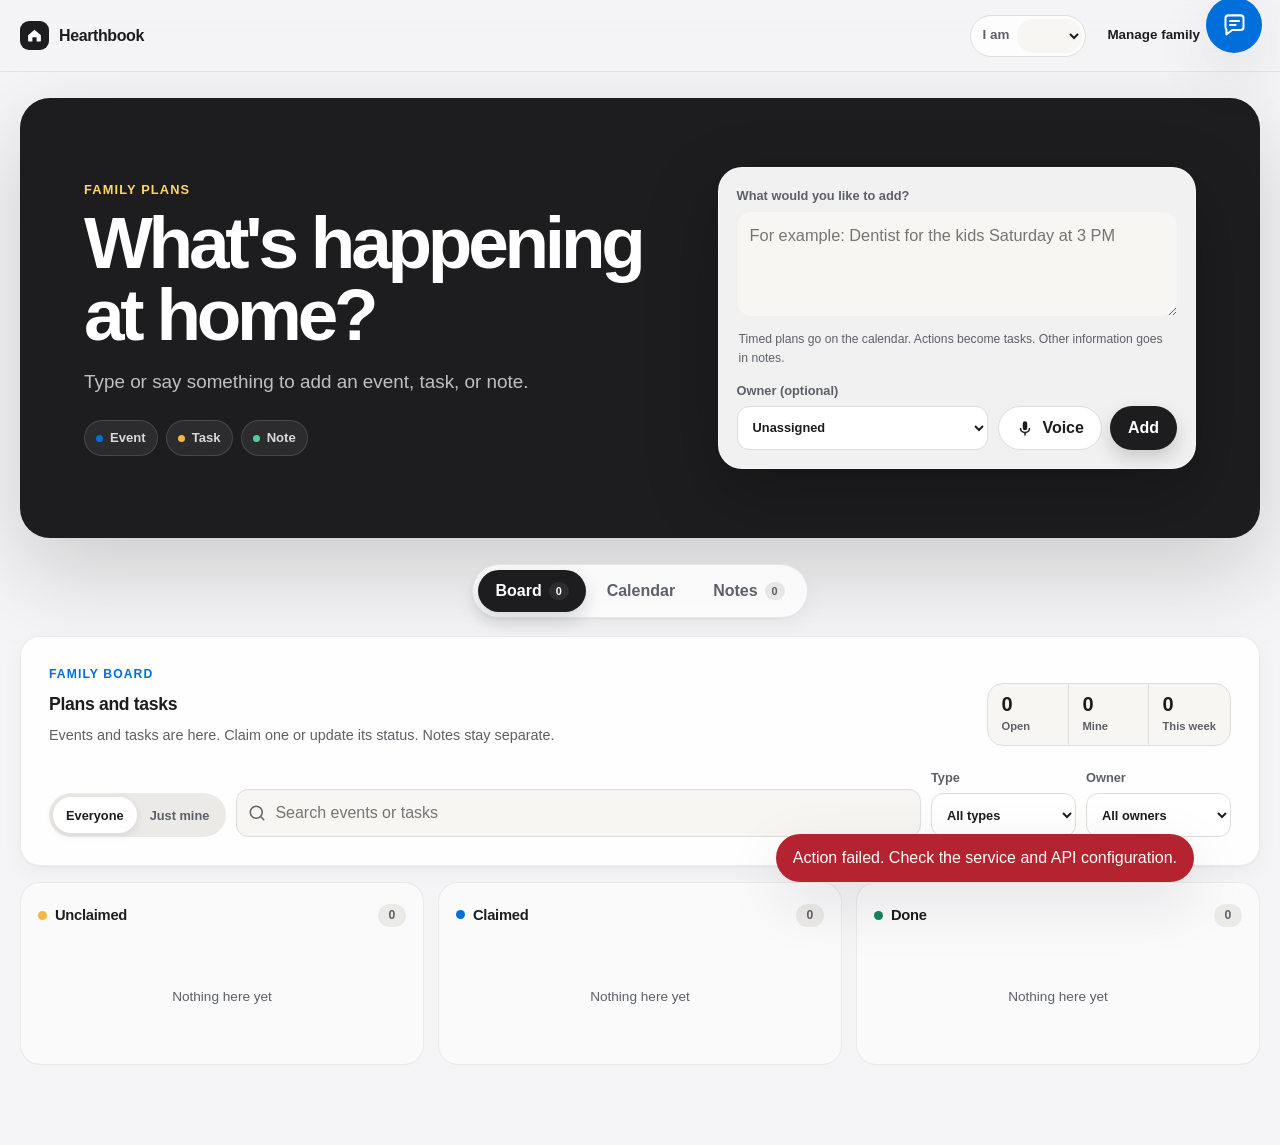
==== commit e8e10e0c: "Polish mobile composer design" ====
--- a/static/index.html
+++ b/static/index.html
@@ -4,7 +4,7 @@
     <meta charset="utf-8">
     <meta name="viewport" content="width=device-width, initial-scale=1">
     <meta name="description" content="A bilingual shared family board">
-    <meta name="theme-color" content="#f3f1ec">
+    <meta name="theme-color" content="#f5f5f7">
     <meta name="apple-mobile-web-app-capable" content="yes">
     <meta name="apple-mobile-web-app-status-bar-style" content="default">
     <meta name="apple-mobile-web-app-title" content="Hearthbook">
@@ -32,6 +32,20 @@
         <button id="languageButton" class="button ghost compact" type="button" data-i18n-aria="switchLanguage" aria-label="Switch language">
           EN
         </button>
+        <button
+          id="assistantButton"
+          class="assistant-launcher"
+          type="button"
+          aria-controls="assistantPanel"
+          aria-expanded="false"
+          data-i18n-aria="openAssistant"
+          aria-label="Open family assistant"
+        >
+          <svg viewBox="0 0 24 24" aria-hidden="true">
+            <path d="M4 5.5A2.5 2.5 0 0 1 6.5 3h11A2.5 2.5 0 0 1 20 5.5v8a2.5 2.5 0 0 1-2.5 2.5H10l-5.2 4v-4.7A2.5 2.5 0 0 1 4 13.5z"/>
+            <path d="M8 8h8M8 11.5h5"/>
+          </svg>
+        </button>
       </div>
     </header>
 
@@ -47,8 +61,6 @@
             <span><i class="legend-dot note-dot"></i><span data-i18n="note">笔记</span></span>
           </div>
         </div>
-        <div class="hero-glow glow-one" aria-hidden="true"></div>
-        <div class="hero-glow glow-two" aria-hidden="true"></div>
         <form id="inputForm" class="capture-panel">
           <label for="textInput" data-i18n="inputLabel">要添加什么？</label>
           <textarea
@@ -423,21 +435,6 @@
         </button>
       </form>
     </aside>
-    <button
-      id="assistantButton"
-      class="assistant-launcher"
-      type="button"
-      aria-controls="assistantPanel"
-      aria-expanded="false"
-      data-i18n-aria="openAssistant"
-      aria-label="Open family assistant"
-    >
-      <svg viewBox="0 0 24 24" aria-hidden="true">
-        <path d="M4 5.5A2.5 2.5 0 0 1 6.5 3h11A2.5 2.5 0 0 1 20 5.5v8a2.5 2.5 0 0 1-2.5 2.5H10l-5.2 4v-4.7A2.5 2.5 0 0 1 4 13.5z"/>
-        <path d="M8 8h8M8 11.5h5"/>
-      </svg>
-    </button>
-
     <div id="toast" class="toast" role="status" aria-live="polite" hidden></div>
     <script src="/static/app.js" defer></script>
   </body>
--- a/static/styles.css
+++ b/static/styles.css
@@ -1,12 +1,12 @@
 :root {
-  --ink: #15171a;
+  --ink: #1d1d1f;
   --ink-soft: #5c6068;
-  --paper: #f3f1ec;
+  --paper: #f5f5f7;
   --surface: #ffffff;
   --surface-soft: #f7f6f2;
   --line: #deddd8;
-  --blue: #625df5;
-  --blue-soft: #e9e7ff;
+  --blue: #006edb;
+  --blue-soft: #e8f2ff;
   --amber: #f4b83d;
   --amber-soft: #fff2cd;
   --green: #16845f;
@@ -39,10 +39,7 @@
   min-width: 320px;
   margin: 0;
   color: var(--ink);
-  background:
-    radial-gradient(circle at 8% 4%, rgb(244 184 61 / 17%), transparent 23rem),
-    radial-gradient(circle at 95% 16%, rgb(98 93 245 / 11%), transparent 26rem),
-    var(--paper);
+  background: var(--paper);
 }
 
 button,
@@ -61,7 +58,7 @@
 select:focus-visible,
 textarea:focus-visible,
 input:focus-visible {
-  outline: 3px solid rgb(98 93 245 / 28%);
+  outline: 3px solid rgb(0 110 219 / 28%);
   outline-offset: 2px;
 }
 
@@ -76,7 +73,7 @@
   align-items: center;
   justify-content: space-between;
   gap: 16px;
-  background: rgb(243 241 236 / 82%);
+  background: rgb(245 245 247 / 82%);
   backdrop-filter: blur(18px) saturate(150%);
 }
 
@@ -154,7 +151,7 @@
   gap: clamp(28px, 6vw, 72px);
   align-items: center;
   color: #fff;
-  background: linear-gradient(135deg, #15161a 0%, #20232d 62%, #292b36 100%);
+  background: #1d1d1f;
   box-shadow: 0 34px 90px rgb(21 23 26 / 18%);
 }
 
@@ -162,32 +159,6 @@
 .capture-panel {
   position: relative;
   z-index: 2;
-}
-
-.hero-glow {
-  position: absolute;
-  z-index: 0;
-  border-radius: 50%;
-  filter: blur(8px);
-  opacity: 0.85;
-  animation: drift 9s ease-in-out infinite alternate;
-}
-
-.glow-one {
-  top: -120px;
-  right: 20%;
-  width: 330px;
-  height: 330px;
-  background: radial-gradient(circle at 35% 35%, #ffe8a3, var(--amber) 38%, transparent 70%);
-}
-
-.glow-two {
-  right: -100px;
-  bottom: -180px;
-  width: 420px;
-  height: 420px;
-  animation-delay: -4s;
-  background: radial-gradient(circle at 40% 40%, #b5b2ff, var(--blue) 42%, transparent 70%);
 }
 
 .eyebrow {
@@ -756,7 +727,7 @@
 
 .item-card:hover {
   transform: translateY(-2px);
-  border-color: rgb(98 93 245 / 24%);
+  border-color: rgb(0 110 219 / 24%);
   box-shadow: 0 16px 34px rgb(21 23 26 / 10%);
 }
 
@@ -1270,7 +1241,7 @@
 }
 
 .assistant-launcher:hover {
-  background: #4f49df;
+  background: #005bb5;
   box-shadow: 0 24px 65px rgb(21 23 26 / 18%);
 }
 
@@ -1432,11 +1403,6 @@
   to { opacity: 1; transform: translateY(0); }
 }
 
-@keyframes drift {
-  from { transform: translate3d(-8px, -5px, 0) scale(0.98); }
-  to { transform: translate3d(14px, 10px, 0) scale(1.04); }
-}
-
 @media (min-width: 760px) {
   .hero-card {
     grid-template-columns: minmax(0, 1.08fr) minmax(380px, 0.92fr);
@@ -1510,18 +1476,21 @@
     position: static;
     padding: 14px 16px;
     align-items: flex-start;
+    flex-direction: column;
   }
 
   .brand {
+    width: auto;
+  }
+
+  .header-actions {
+    display: grid;
     width: 100%;
-  }
-
-  .header-actions {
-    width: 100%;
+    grid-template-columns: minmax(0, 1fr) auto auto;
   }
 
   .identity {
-    flex: 1;
+    grid-column: 1 / -1;
   }
 
   .identity select {
@@ -1536,20 +1505,22 @@
   .assistant-panel {
     left: 10px;
     right: 10px;
-    bottom: calc(78px + env(safe-area-inset-bottom));
+    bottom: calc(10px + env(safe-area-inset-bottom));
     width: auto;
     height: min(68vh, 560px);
   }
 
   .assistant-launcher {
+    position: static;
+    width: 44px;
+    height: 44px;
+    flex: 0 0 44px;
+  }
+
+  .toast {
     right: 10px;
     bottom: calc(10px + env(safe-area-inset-bottom));
-  }
-
-  .toast {
-    right: 76px;
-    bottom: calc(10px + env(safe-area-inset-bottom));
-    max-width: calc(100vw - 86px);
+    max-width: calc(100vw - 20px);
   }
 
   .assistant-form {
@@ -1564,10 +1535,6 @@
 
   h1 {
     font-size: clamp(2.3rem, 13vw, 3.4rem);
-  }
-
-  .glow-one {
-    right: -100px;
   }
 
   .capture-panel {
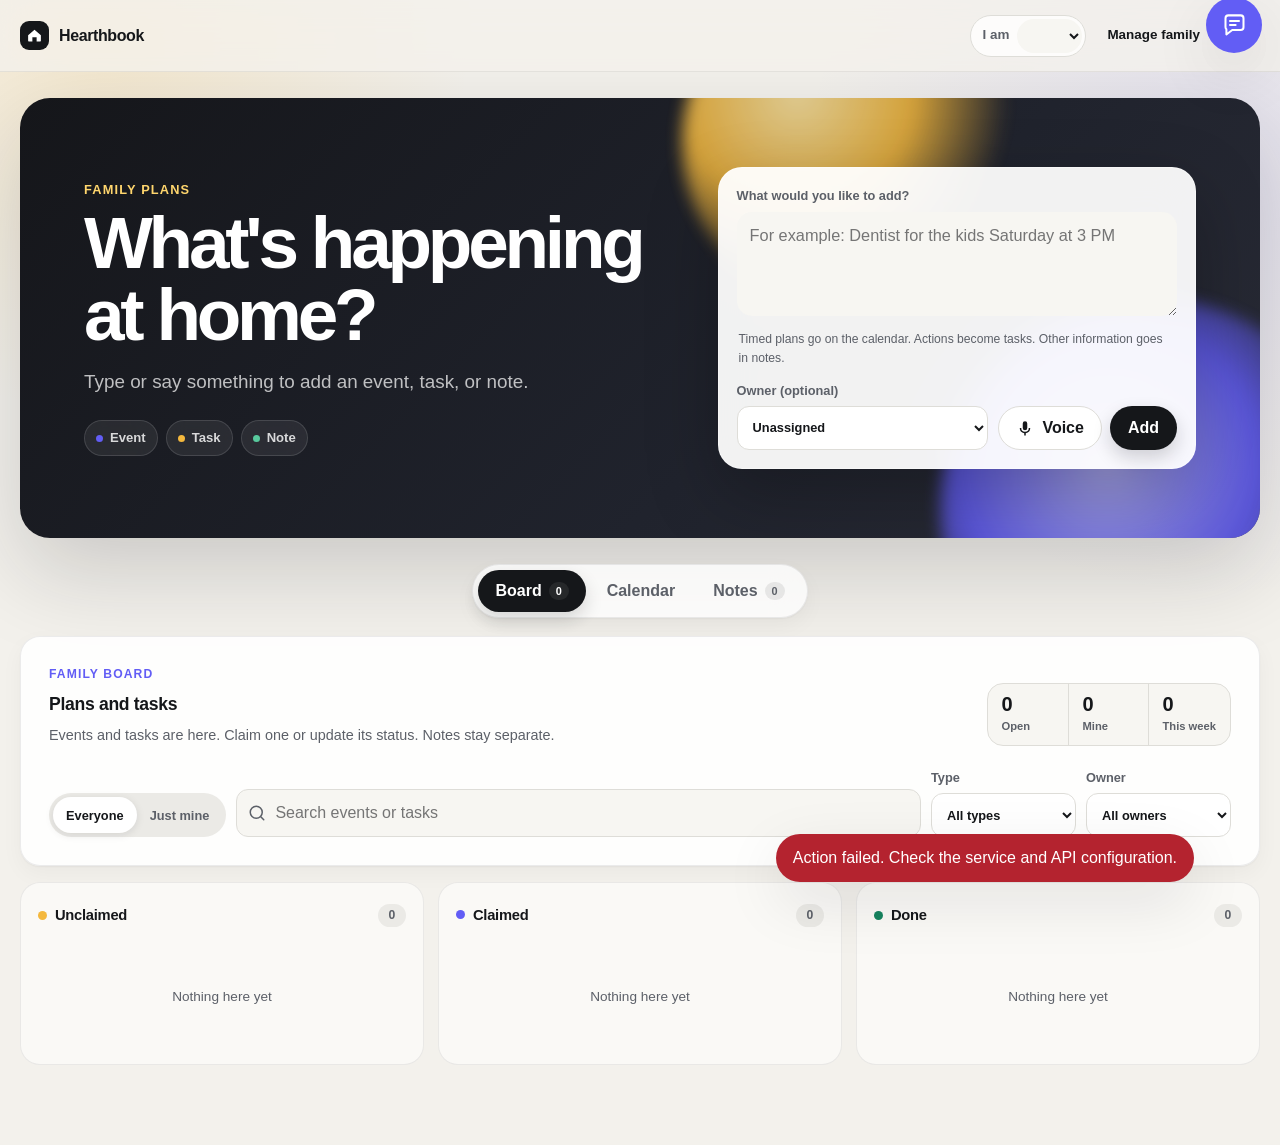
==== commit 34a1523b: "Restore mobile colors and compact header" ====
--- a/static/index.html
+++ b/static/index.html
@@ -4,7 +4,7 @@
     <meta charset="utf-8">
     <meta name="viewport" content="width=device-width, initial-scale=1">
     <meta name="description" content="A bilingual shared family board">
-    <meta name="theme-color" content="#f5f5f7">
+    <meta name="theme-color" content="#f3f1ec">
     <meta name="apple-mobile-web-app-capable" content="yes">
     <meta name="apple-mobile-web-app-status-bar-style" content="default">
     <meta name="apple-mobile-web-app-title" content="Hearthbook">
@@ -61,6 +61,8 @@
             <span><i class="legend-dot note-dot"></i><span data-i18n="note">笔记</span></span>
           </div>
         </div>
+        <div class="hero-glow glow-one" aria-hidden="true"></div>
+        <div class="hero-glow glow-two" aria-hidden="true"></div>
         <form id="inputForm" class="capture-panel">
           <label for="textInput" data-i18n="inputLabel">要添加什么？</label>
           <textarea
--- a/static/styles.css
+++ b/static/styles.css
@@ -1,12 +1,12 @@
 :root {
-  --ink: #1d1d1f;
+  --ink: #15171a;
   --ink-soft: #5c6068;
-  --paper: #f5f5f7;
+  --paper: #f3f1ec;
   --surface: #ffffff;
   --surface-soft: #f7f6f2;
   --line: #deddd8;
-  --blue: #006edb;
-  --blue-soft: #e8f2ff;
+  --blue: #625df5;
+  --blue-soft: #e9e7ff;
   --amber: #f4b83d;
   --amber-soft: #fff2cd;
   --green: #16845f;
@@ -39,7 +39,10 @@
   min-width: 320px;
   margin: 0;
   color: var(--ink);
-  background: var(--paper);
+  background:
+    radial-gradient(circle at 8% 4%, rgb(244 184 61 / 17%), transparent 23rem),
+    radial-gradient(circle at 95% 16%, rgb(98 93 245 / 11%), transparent 26rem),
+    var(--paper);
 }
 
 button,
@@ -58,7 +61,7 @@
 select:focus-visible,
 textarea:focus-visible,
 input:focus-visible {
-  outline: 3px solid rgb(0 110 219 / 28%);
+  outline: 3px solid rgb(98 93 245 / 28%);
   outline-offset: 2px;
 }
 
@@ -73,7 +76,7 @@
   align-items: center;
   justify-content: space-between;
   gap: 16px;
-  background: rgb(245 245 247 / 82%);
+  background: rgb(243 241 236 / 82%);
   backdrop-filter: blur(18px) saturate(150%);
 }
 
@@ -151,7 +154,7 @@
   gap: clamp(28px, 6vw, 72px);
   align-items: center;
   color: #fff;
-  background: #1d1d1f;
+  background: linear-gradient(135deg, #15161a 0%, #20232d 62%, #292b36 100%);
   box-shadow: 0 34px 90px rgb(21 23 26 / 18%);
 }
 
@@ -159,6 +162,32 @@
 .capture-panel {
   position: relative;
   z-index: 2;
+}
+
+.hero-glow {
+  position: absolute;
+  z-index: 0;
+  border-radius: 50%;
+  filter: blur(8px);
+  opacity: 0.85;
+  animation: drift 9s ease-in-out infinite alternate;
+}
+
+.glow-one {
+  top: -120px;
+  right: 20%;
+  width: 330px;
+  height: 330px;
+  background: radial-gradient(circle at 35% 35%, #ffe8a3, var(--amber) 38%, transparent 70%);
+}
+
+.glow-two {
+  right: -100px;
+  bottom: -180px;
+  width: 420px;
+  height: 420px;
+  animation-delay: -4s;
+  background: radial-gradient(circle at 40% 40%, #b5b2ff, var(--blue) 42%, transparent 70%);
 }
 
 .eyebrow {
@@ -727,7 +756,7 @@
 
 .item-card:hover {
   transform: translateY(-2px);
-  border-color: rgb(0 110 219 / 24%);
+  border-color: rgb(98 93 245 / 24%);
   box-shadow: 0 16px 34px rgb(21 23 26 / 10%);
 }
 
@@ -1241,7 +1270,7 @@
 }
 
 .assistant-launcher:hover {
-  background: #005bb5;
+  background: #4f49df;
   box-shadow: 0 24px 65px rgb(21 23 26 / 18%);
 }
 
@@ -1403,6 +1432,11 @@
   to { opacity: 1; transform: translateY(0); }
 }
 
+@keyframes drift {
+  from { transform: translate3d(-8px, -5px, 0) scale(0.98); }
+  to { transform: translate3d(14px, 10px, 0) scale(1.04); }
+}
+
 @media (min-width: 760px) {
   .hero-card {
     grid-template-columns: minmax(0, 1.08fr) minmax(380px, 0.92fr);
@@ -1474,9 +1508,10 @@
 @media (max-width: 640px) {
   .app-header {
     position: static;
+    display: grid;
+    grid-template-columns: minmax(0, 1fr) auto auto;
     padding: 14px 16px;
-    align-items: flex-start;
-    flex-direction: column;
+    align-items: center;
   }
 
   .brand {
@@ -1484,13 +1519,13 @@
   }
 
   .header-actions {
-    display: grid;
-    width: 100%;
-    grid-template-columns: minmax(0, 1fr) auto auto;
+    display: contents;
   }
 
   .identity {
-    grid-column: 1 / -1;
+    min-width: 0;
+    grid-row: 2;
+    grid-column: 1 / 3;
   }
 
   .identity select {
@@ -1514,7 +1549,18 @@
     position: static;
     width: 44px;
     height: 44px;
-    flex: 0 0 44px;
+    grid-row: 1;
+    grid-column: 3;
+  }
+
+  #languageButton {
+    grid-row: 1;
+    grid-column: 2;
+  }
+
+  #membersButton {
+    grid-row: 2;
+    grid-column: 3;
   }
 
   .toast {
@@ -1535,6 +1581,10 @@
 
   h1 {
     font-size: clamp(2.3rem, 13vw, 3.4rem);
+  }
+
+  .glow-one {
+    right: -100px;
   }
 
   .capture-panel {
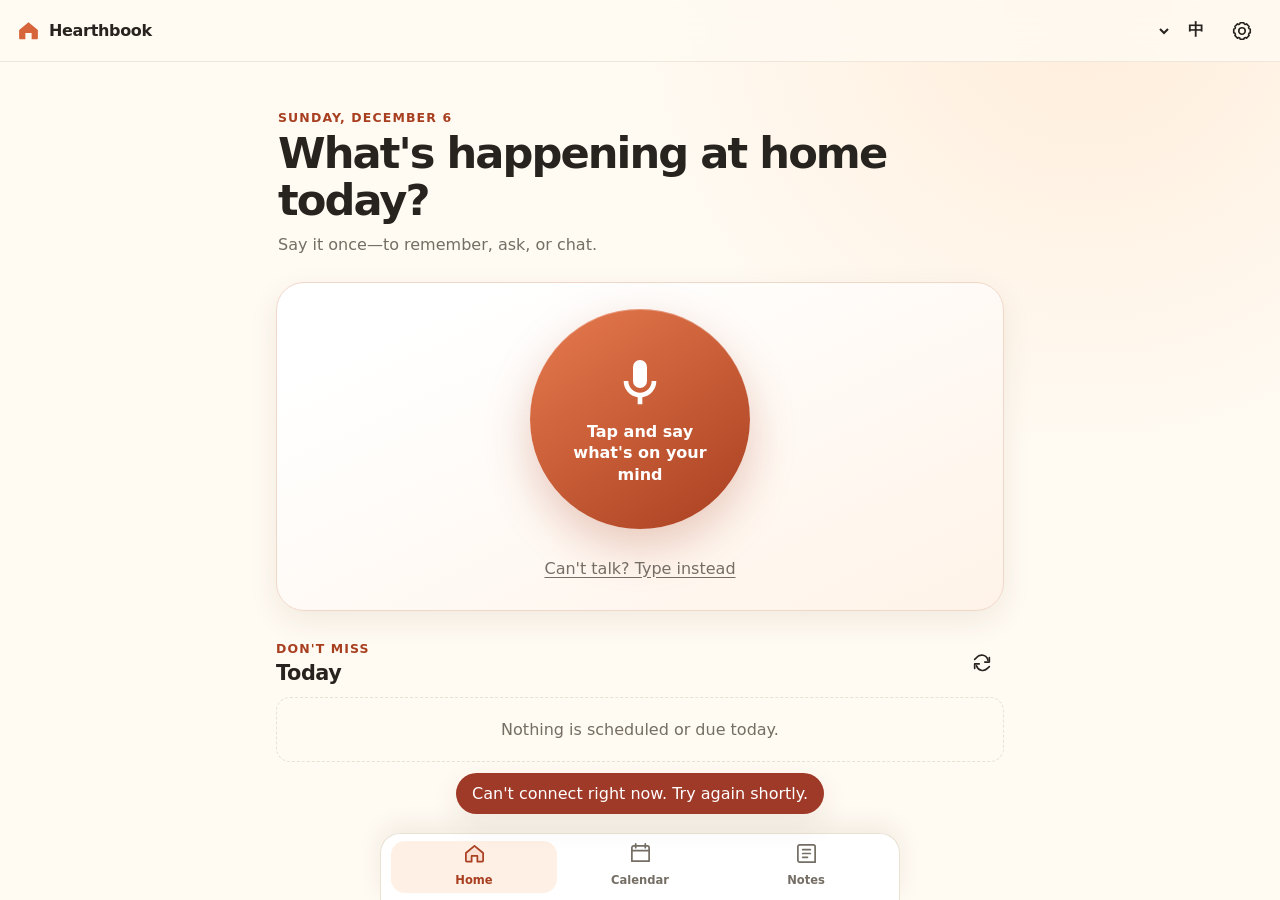
==== commit c06104af: "Refactor Hearthbook around mobile family assistant" ====
--- a/static/index.html
+++ b/static/index.html
@@ -2,9 +2,9 @@
 <html lang="zh-CN">
   <head>
     <meta charset="utf-8">
-    <meta name="viewport" content="width=device-width, initial-scale=1">
-    <meta name="description" content="A bilingual shared family board">
-    <meta name="theme-color" content="#f3f1ec">
+    <meta name="viewport" content="width=device-width, initial-scale=1, viewport-fit=cover">
+    <meta name="description" content="A bilingual home for family plans and notes">
+    <meta name="theme-color" content="#fffaf2">
     <meta name="apple-mobile-web-app-capable" content="yes">
     <meta name="apple-mobile-web-app-status-bar-style" content="default">
     <meta name="apple-mobile-web-app-title" content="Hearthbook">
@@ -14,429 +14,183 @@
     <link rel="stylesheet" href="/static/styles.css">
   </head>
   <body>
-    <header class="app-header">
-      <a class="brand" href="/" aria-label="Hearthbook">
-        <svg viewBox="0 0 24 24" aria-hidden="true">
-          <path d="M3 11.5 12 4l9 7.5v8a1 1 0 0 1-1 1h-5v-6H9v6H4a1 1 0 0 1-1-1z"/>
-        </svg>
+    <header class="topbar">
+      <a class="brand" href="#home" aria-label="Hearthbook">
+        <svg viewBox="0 0 24 24" aria-hidden="true"><path d="M3 11.5 12 4l9 7.5v8a1 1 0 0 1-1 1h-5v-6H9v6H4a1 1 0 0 1-1-1z"/></svg>
         <span>Hearthbook</span>
       </a>
-      <div class="header-actions">
-        <label class="identity">
-          <span data-i18n="iAm">我是</span>
-          <select id="actorSelect" data-i18n-aria="currentMember" aria-label="Current family member"></select>
+      <div class="top-actions">
+        <label class="actor">
+          <span class="sr-only" data-i18n="currentMember">当前家庭成员</span>
+          <select id="actorSelect" aria-label="当前家庭成员"></select>
         </label>
-        <button id="membersButton" class="button ghost compact" type="button" data-i18n="familyManage">
-          家庭成员
-        </button>
-        <button id="languageButton" class="button ghost compact" type="button" data-i18n-aria="switchLanguage" aria-label="Switch language">
-          EN
-        </button>
-        <button
-          id="assistantButton"
-          class="assistant-launcher"
-          type="button"
-          aria-controls="assistantPanel"
-          aria-expanded="false"
-          data-i18n-aria="openAssistant"
-          aria-label="Open family assistant"
-        >
-          <svg viewBox="0 0 24 24" aria-hidden="true">
-            <path d="M4 5.5A2.5 2.5 0 0 1 6.5 3h11A2.5 2.5 0 0 1 20 5.5v8a2.5 2.5 0 0 1-2.5 2.5H10l-5.2 4v-4.7A2.5 2.5 0 0 1 4 13.5z"/>
-            <path d="M8 8h8M8 11.5h5"/>
-          </svg>
+        <button id="languageButton" class="icon-text" type="button" aria-label="Switch language">EN</button>
+        <button id="settingsButton" class="icon-button" type="button" data-i18n-aria="settings" aria-label="设置">
+          <svg viewBox="0 0 24 24" aria-hidden="true"><path d="M12 15.5a3.5 3.5 0 1 0 0-7 3.5 3.5 0 0 0 0 7Z"/><path d="M19.4 15a1.7 1.7 0 0 0 .34 1.88l.06.06-2.83 2.83-.06-.06a1.7 1.7 0 0 0-1.88-.34 1.7 1.7 0 0 0-1.03 1.56V21h-4v-.08A1.7 1.7 0 0 0 9 19.37a1.7 1.7 0 0 0-1.88.34l-.06.06-2.83-2.83.06-.06A1.7 1.7 0 0 0 4.63 15 1.7 1.7 0 0 0 3.08 14H3v-4h.08A1.7 1.7 0 0 0 4.63 9a1.7 1.7 0 0 0-.34-1.88l-.06-.06 2.83-2.83.06.06A1.7 1.7 0 0 0 9 4.63a1.7 1.7 0 0 0 1-1.55V3h4v.08A1.7 1.7 0 0 0 15 4.63a1.7 1.7 0 0 0 1.88-.34l.06-.06 2.83 2.83-.06.06A1.7 1.7 0 0 0 19.37 9a1.7 1.7 0 0 0 1.55 1H21v4h-.08A1.7 1.7 0 0 0 19.4 15Z"/></svg>
         </button>
       </div>
     </header>
 
-    <main>
-      <section class="composer hero-card" aria-labelledby="pageTitle">
-        <div class="hero-copy">
-          <p class="eyebrow" data-i18n="eyebrow">家里的安排</p>
-          <h1 id="pageTitle" data-i18n="heading">今天家里有什么事？</h1>
-          <p class="lede" data-i18n="subheading">输入文字或说一句话，就能添加日程、待办或笔记。</p>
-          <div class="hero-legend" data-i18n-aria="itemTypes" aria-label="Item types">
-            <span><i class="legend-dot event-dot"></i><span data-i18n="event">日程</span></span>
-            <span><i class="legend-dot task-dot"></i><span data-i18n="task">待办</span></span>
-            <span><i class="legend-dot note-dot"></i><span data-i18n="note">笔记</span></span>
+    <main class="app-main">
+      <section id="homeView" class="view active" data-view="home" aria-labelledby="homeTitle">
+        <header class="welcome">
+          <p id="todayDate" class="eyebrow"></p>
+          <h1 id="homeTitle" data-i18n="homeTitle">今天家里有什么事？</h1>
+          <p data-i18n="homeSubtitle">说一句就好：记录、查询，或者聊聊。</p>
+        </header>
+
+        <section class="voice-card" aria-labelledby="voiceTitle">
+          <h2 id="voiceTitle" class="sr-only" data-i18n="voiceTitle">家庭助手</h2>
+          <button id="recordButton" class="voice-button" type="button" aria-pressed="false">
+            <svg viewBox="0 0 24 24" aria-hidden="true"><path d="M12 15a3 3 0 0 0 3-3V6a3 3 0 0 0-6 0v6a3 3 0 0 0 3 3Zm5-3a5 5 0 0 1-10 0H5a7 7 0 0 0 6 6.92V22h2v-3.08A7 7 0 0 0 19 12Z"/></svg>
+            <span data-i18n="tapToTalk">按住心里的事，说出来</span>
+          </button>
+          <button id="textToggle" class="text-toggle" type="button" aria-expanded="false" aria-controls="messageForm" data-i18n="preferTyping">不方便说话？输入文字</button>
+          <form id="messageForm" class="message-form" hidden>
+            <label for="messageInput" class="sr-only" data-i18n="messageLabel">输入记录、问题或消息</label>
+            <textarea id="messageInput" rows="2" maxlength="2000" required data-i18n-placeholder="messagePlaceholder" placeholder="例如：周六三点看牙，提醒妈妈"></textarea>
+            <button class="send-button" type="submit" data-i18n-aria="send" aria-label="发送">
+              <svg viewBox="0 0 24 24" aria-hidden="true"><path d="m4 4 17 8-17 8 3-8-3-8Zm3 8h14"/></svg>
+            </button>
+          </form>
+        </section>
+
+        <section id="conversation" class="conversation card" aria-labelledby="conversationTitle" aria-live="polite" hidden>
+          <div class="section-title-row">
+            <h2 id="conversationTitle" data-i18n="conversation">对话</h2>
+            <button id="clearConversation" class="quiet-button" type="button" data-i18n="clear">清空</button>
           </div>
-        </div>
-        <div class="hero-glow glow-one" aria-hidden="true"></div>
-        <div class="hero-glow glow-two" aria-hidden="true"></div>
-        <form id="inputForm" class="capture-panel">
-          <label for="textInput" data-i18n="inputLabel">要添加什么？</label>
-          <textarea
-            id="textInput"
-            rows="2"
-            maxlength="2000"
-            required
-            data-i18n-placeholder="inputPlaceholder"
-            placeholder="例如：周六下午三点带孩子看牙医"
-          ></textarea>
-          <p class="input-hint" data-i18n="sortHint">有时间的放进日历，要做的放进待办，其他信息存为笔记。</p>
-          <section id="intakeConversation" class="intake-conversation" aria-live="polite" hidden>
-            <div id="intakeMessages" class="intake-messages"></div>
-            <div id="intakeReview" hidden>
-              <div id="intakeAssumptions"></div>
-              <div id="intakeDrafts" class="intake-drafts"></div>
-              <div id="intakeConflicts"></div>
-            </div>
-            <div class="intake-actions">
-              <button id="intakeResetButton" class="button secondary compact" type="button" data-i18n="startOver">
-                重新开始
-              </button>
-              <button id="intakeConfirmButton" class="button primary" type="button" data-i18n="confirmCreate" hidden>
-                确认创建
-              </button>
+          <div id="messageList" class="message-list"></div>
+          <section id="confirmation" class="confirmation" hidden>
+            <div id="confirmationSummary"></div>
+            <fieldset id="remindChoices">
+              <legend data-i18n="remindWho">提醒谁</legend>
+            </fieldset>
+            <div id="preparationChoices"></div>
+            <div class="button-row">
+              <button id="cancelConfirmation" class="secondary-button" type="button" data-i18n="cancel">取消</button>
+              <button id="confirmButton" class="primary-button" type="button" data-i18n="confirm">确认</button>
             </div>
           </section>
-          <div class="composer-options">
-            <label>
-              <span data-i18n="optionalOwner">负责人（可选）</span>
-              <select id="newOwnerSelect"></select>
-            </label>
-            <div class="composer-buttons">
-              <button id="recordButton" class="button secondary" type="button">
-                <svg viewBox="0 0 24 24" aria-hidden="true">
-                  <path d="M12 15a3 3 0 0 0 3-3V6a3 3 0 0 0-6 0v6a3 3 0 0 0 3 3Zm5-3a5 5 0 0 1-10 0H5a7 7 0 0 0 6 6.92V22h2v-3.08A7 7 0 0 0 19 12Z"/>
-                </svg>
-                <span data-i18n="record">语音</span>
-              </button>
-              <button id="submitButton" class="button primary" type="submit" data-i18n="add">
-                添加
-              </button>
+        </section>
+
+        <section class="today-section" aria-labelledby="todayTitle">
+          <div class="section-title-row">
+            <div>
+              <p class="eyebrow" data-i18n="todayEyebrow">别漏掉</p>
+              <h2 id="todayTitle" data-i18n="todayTitle">今天</h2>
             </div>
+            <button id="refreshToday" class="icon-button" type="button" data-i18n-aria="refresh" aria-label="刷新">
+              <svg viewBox="0 0 24 24" aria-hidden="true"><path d="M20 6v5h-5M4 18v-5h5"/><path d="M18.5 9A7 7 0 0 0 6.1 6.1L4 8m2 7a7 7 0 0 0 11.9 2.9L20 16"/></svg>
+            </button>
           </div>
-        </form>
+          <div id="todayItems" class="item-list" aria-live="polite"></div>
+        </section>
       </section>
 
-      <nav class="tabs" role="tablist" data-i18n-aria="boardViews" aria-label="Board views">
-        <button class="tab active" type="button" role="tab" aria-selected="true" data-view="board">
-          <span data-i18n="board">共享板</span>
-          <span id="boardTabCount" class="tab-count">0</span>
-        </button>
-        <button class="tab" type="button" role="tab" aria-selected="false" data-view="calendar">
-          <span data-i18n="calendar">日历</span>
-        </button>
-        <button class="tab" type="button" role="tab" aria-selected="false" data-view="notes">
-          <span data-i18n="notes">笔记</span>
-          <span id="notesTabCount" class="tab-count">0</span>
-        </button>
-      </nav>
-
-      <section id="boardView" class="view" role="tabpanel">
-        <section class="board-toolbar card">
-          <div class="board-intro">
-            <div>
-              <p class="eyebrow" data-i18n="workEyebrow">家庭看板</p>
-              <h2 id="boardTitle" data-i18n="boardTitle">大家要做的事</h2>
-              <p data-i18n="boardDescription">日程和待办都在这里。认领后可以更新进度，笔记在单独页面。</p>
-            </div>
-            <div class="board-stats" aria-live="polite">
-              <div><strong id="openStat">0</strong><span data-i18n="openItems">未完成</span></div>
-              <div><strong id="mineStat">0</strong><span data-i18n="mineItems">我的</span></div>
-              <div><strong id="weekStat">0</strong><span data-i18n="thisWeek">本周</span></div>
-            </div>
+      <section id="calendarView" class="view" data-view="calendar" aria-labelledby="calendarTitle" hidden>
+        <header class="page-heading">
+          <div>
+            <p class="eyebrow" data-i18n="plans">安排</p>
+            <h1 id="calendarTitle" data-i18n="calendar">日历</h1>
           </div>
-          <div class="filter-bar">
-            <div class="segmented scope-switch" role="group" data-i18n-aria="scopeFilter" aria-label="Board scope">
-              <button class="segment active" type="button" data-scope="all" data-i18n="everyone">全部</button>
-              <button class="segment" type="button" data-scope="mine" data-i18n="justMine">只看我的</button>
-            </div>
-            <label class="search-field">
-              <span class="sr-only" data-i18n="search">搜索</span>
-              <svg viewBox="0 0 24 24" aria-hidden="true"><path d="m21 21-4.3-4.3M19 11a8 8 0 1 1-16 0 8 8 0 0 1 16 0Z"/></svg>
-              <input id="boardSearch" type="search" data-i18n-placeholder="searchPlaceholder" placeholder="搜索日程或待办">
-            </label>
-            <label class="filter-field">
-              <span data-i18n="type">类型</span>
-              <select id="typeFilter">
-                <option value="all" data-i18n="allTypes">全部类型</option>
-                <option value="task" data-i18n="tasksOnly">只看待办</option>
-                <option value="event" data-i18n="eventsOnly">只看日程</option>
-              </select>
-            </label>
-            <label class="filter-field">
-              <span data-i18n="owner">负责人</span>
-              <select id="ownerFilter"></select>
-            </label>
-          </div>
+          <input id="calendarMonth" type="month" data-i18n-aria="chooseMonth" aria-label="选择月份">
+        </header>
+        <div id="calendarItems" class="date-groups" aria-live="polite"></div>
+        <section class="unscheduled" aria-labelledby="unscheduledTitle">
+          <h2 id="unscheduledTitle" data-i18n="unscheduled">未安排时间</h2>
+          <div id="unscheduledItems" class="item-list"></div>
         </section>
-        <div class="board-grid">
-          <section class="status-column unclaimed">
-            <header>
-              <h2 data-i18n="unclaimed">未认领</h2>
-              <span id="unclaimedCount" class="count">0</span>
-            </header>
-            <div id="unclaimedItems" class="item-list"></div>
-          </section>
-          <section class="status-column claimed">
-            <header>
-              <h2 data-i18n="claimed">已认领</h2>
-              <span id="claimedCount" class="count">0</span>
-            </header>
-            <div id="claimedItems" class="item-list"></div>
-          </section>
-          <section class="status-column done">
-            <header>
-              <h2 data-i18n="done">完成</h2>
-              <span id="doneCount" class="count">0</span>
-            </header>
-            <div id="doneItems" class="item-list"></div>
-          </section>
-        </div>
       </section>
 
-      <section id="calendarView" class="view" role="tabpanel" hidden>
-        <div class="calendar-layout">
-          <section class="calendar card">
-            <header class="calendar-toolbar">
-              <div class="calendar-nav">
-                <button id="previousPeriod" class="icon-button" type="button" data-i18n-aria="previousPeriod" aria-label="Previous period">
-                  <svg viewBox="0 0 24 24" aria-hidden="true"><path d="m15 18-6-6 6-6"/></svg>
-                </button>
-                <h2 id="monthTitle"></h2>
-                <button id="nextPeriod" class="icon-button" type="button" data-i18n-aria="nextPeriod" aria-label="Next period">
-                  <svg viewBox="0 0 24 24" aria-hidden="true"><path d="m9 18 6-6-6-6"/></svg>
-                </button>
-                <button id="todayButton" class="button ghost compact" type="button" data-i18n="today">今天</button>
-                <button id="householdLocationButton" class="button ghost compact" type="button" data-i18n-aria="editCity" aria-label="Edit household city" hidden></button>
-              </div>
-              <div class="segmented" role="group" data-i18n-aria="calendarView" aria-label="Calendar view">
-                <button class="segment active" type="button" data-calendar-mode="month" data-i18n="month">月</button>
-                <button class="segment" type="button" data-calendar-mode="week" data-i18n="week">周</button>
-              </div>
-            </header>
-            <div id="calendarGrid" class="calendar-grid"></div>
-            <a id="weatherAttribution" class="weather-attribution" href="https://openweathermap.org/" target="_blank" rel="noreferrer" hidden>
-              <img src="https://openweathermap.org/themes/openweathermap/assets/img/logo_white_cropped.png" width="88" height="36" loading="lazy" alt="OpenWeather">
-              <span data-i18n="weatherData">Weather data provided by OpenWeather</span>
-            </a>
-          </section>
-          <aside class="agenda card">
-            <h2 id="agendaTitle"></h2>
-            <div id="selectedWeather" hidden></div>
-            <div id="agendaItems" class="item-list"></div>
-          </aside>
-        </div>
-      </section>
-
-      <section id="notesView" class="view" role="tabpanel" hidden>
-        <header class="section-heading">
+      <section id="notesView" class="view" data-view="notes" aria-labelledby="notesTitle" hidden>
+        <header class="page-heading">
           <div>
-            <p class="eyebrow" data-i18n="notesEyebrow">家庭信息</p>
-            <h2 data-i18n="notesTitle">常用信息</h2>
+            <p class="eyebrow" data-i18n="familyMemory">家庭记忆</p>
+            <h1 id="notesTitle" data-i18n="notes">笔记</h1>
           </div>
-          <p data-i18n="notesDescription">门锁密码、购物偏好、学校信息等，都可以记在这里。</p>
         </header>
-        <div id="notesItems" class="notes-grid"></div>
+        <p class="page-intro" data-i18n="notesHelp">门锁密码、购物偏好、学校信息，都放在这里。</p>
+        <div id="notesItems" class="notes-grid" aria-live="polite"></div>
       </section>
     </main>
 
-    <dialog id="authDialog">
-      <form id="authForm" class="setup-form">
+    <nav class="bottom-tabs" aria-label="主要导航">
+      <button class="bottom-tab active" type="button" data-tab="home" aria-current="page">
+        <svg viewBox="0 0 24 24" aria-hidden="true"><path d="M3 11.5 12 4l9 7.5v8a1 1 0 0 1-1 1h-5v-6H9v6H4a1 1 0 0 1-1-1z"/></svg>
+        <span data-i18n="home">首页</span>
+      </button>
+      <button class="bottom-tab" type="button" data-tab="calendar">
+        <svg viewBox="0 0 24 24" aria-hidden="true"><path d="M5 4h14a2 2 0 0 1 2 2v14H3V6a2 2 0 0 1 2-2Zm2-2v4m10-4v4M3 9h18"/></svg>
+        <span data-i18n="calendar">日历</span>
+      </button>
+      <button class="bottom-tab" type="button" data-tab="notes">
+        <svg viewBox="0 0 24 24" aria-hidden="true"><path d="M5 3h14a2 2 0 0 1 2 2v16H5a2 2 0 0 1-2-2V5a2 2 0 0 1 2-2Zm3 5h8m-8 4h8m-8 4h5"/></svg>
+        <span data-i18n="notes">笔记</span>
+      </button>
+    </nav>
+
+    <dialog id="itemDialog" class="sheet">
+      <form method="dialog" class="dialog-header">
+        <div><span id="itemKind" class="badge"></span><h2 id="itemTitle"></h2></div>
+        <button class="icon-button" type="submit" data-i18n-aria="close" aria-label="关闭">×</button>
+      </form>
+      <form id="itemForm" class="item-form">
+        <label><span data-i18n="title">标题</span><input id="editTitle" maxlength="120" required></label>
+        <label><span data-i18n="details">详情</span><textarea id="editDetails" rows="3" maxlength="2000"></textarea></label>
+        <label id="editRemindMemberField"><span data-i18n="remindWho">提醒谁</span><select id="editRemindMember"></select></label>
+        <div id="itemMeta" class="item-meta"></div>
+        <div id="itemReminders" class="remind-line"></div>
+        <div class="button-row">
+          <button id="deleteItem" class="danger-button" type="button" data-i18n="delete">删除</button>
+          <button id="toggleDone" class="secondary-button" type="button" data-i18n="markDone">标记完成</button>
+          <button class="primary-button" type="submit" data-i18n="save">保存</button>
+        </div>
+      </form>
+      <section id="followupsSection" class="followups">
+        <h3 data-i18n="followups">补充记录</h3>
+        <div id="followupList"></div>
+        <form id="followupForm" class="inline-form">
+          <label for="followupInput" class="sr-only" data-i18n="addFollowup">添加补充记录</label>
+          <input id="followupInput" maxlength="1000" required data-i18n-placeholder="followupPlaceholder" placeholder="补充最新情况…">
+          <button class="primary-button" type="submit" data-i18n="add">添加</button>
+        </form>
+      </section>
+    </dialog>
+
+    <dialog id="settingsDialog" class="sheet small-sheet">
+      <form method="dialog" class="dialog-header"><h2 data-i18n="settings">设置</h2><button class="icon-button" type="submit" aria-label="关闭">×</button></form>
+      <div id="householdSummary"></div>
+      <button id="logoutButton" class="secondary-button full-width" type="button" data-i18n="logout">退出登录</button>
+    </dialog>
+
+    <dialog id="authDialog" class="sheet small-sheet">
+      <form id="authForm" class="stack-form">
         <h2 data-i18n="authTitle">登录 Hearthbook</h2>
-        <p data-i18n="authHelp">使用邮箱创建账号或登录。</p>
-        <label for="authEmail" data-i18n="email">邮箱</label>
-        <input id="authEmail" type="email" maxlength="320" required autocomplete="email">
-        <label for="authPassword" data-i18n="password">密码</label>
-        <input id="authPassword" type="password" minlength="8" maxlength="200" required autocomplete="current-password">
-        <p id="authMessage" class="form-error" role="alert" hidden></p>
-        <div class="dialog-actions">
-          <button id="loginButton" class="button primary" type="submit" data-i18n="login">登录</button>
-          <button id="signupButton" class="button secondary" type="button" data-i18n="signup">创建账号</button>
-        </div>
+        <label><span data-i18n="email">邮箱</span><input id="authEmail" type="email" maxlength="320" autocomplete="email" required></label>
+        <label><span data-i18n="password">密码</span><input id="authPassword" type="password" minlength="8" maxlength="200" autocomplete="current-password" required></label>
+        <p id="authError" class="form-error" role="alert" hidden></p>
+        <button class="primary-button" type="submit" data-i18n="login">登录</button>
+        <button id="signupButton" class="secondary-button" type="button" data-i18n="signup">创建账号</button>
       </form>
     </dialog>
 
-    <dialog id="onboardingDialog">
-      <form method="dialog" class="dialog-header">
-        <h2 data-i18n="householdSetupTitle">设置家庭</h2>
-        <button id="closeOnboardingDialog" class="icon-button" type="submit" data-i18n-aria="close" aria-label="Close">
-          <svg viewBox="0 0 24 24" aria-hidden="true"><path d="m6 6 12 12M18 6 6 18"/></svg>
-        </button>
+    <dialog id="onboardingDialog" class="sheet small-sheet">
+      <div class="dialog-header"><h2 data-i18n="householdSetup">设置家庭</h2></div>
+      <form id="createHouseholdForm" class="stack-form">
+        <label><span data-i18n="householdName">家庭名称</span><input id="newHouseholdName" maxlength="80" required></label>
+        <label><span data-i18n="yourName">你的名字</span><input id="creatorName" maxlength="40" required autocomplete="name"></label>
+        <button class="primary-button" type="submit" data-i18n="createHousehold">创建家庭</button>
       </form>
-      <p data-i18n="householdSetupHelp">创建一个新家庭，或用邀请代码加入家人。</p>
+      <p class="divider" data-i18n="orJoin">或者加入已有家庭</p>
+      <form id="joinHouseholdForm" class="stack-form">
+        <label><span data-i18n="inviteCode">家庭邀请码</span><input id="inviteCode" maxlength="40" required autocomplete="one-time-code"></label>
+        <label><span data-i18n="yourName">你的名字</span><input id="joinerName" maxlength="40" required autocomplete="name"></label>
+        <button class="secondary-button" type="submit" data-i18n="joinHousehold">加入家庭</button>
+      </form>
       <p id="onboardingError" class="form-error" role="alert" hidden></p>
-      <form id="createHouseholdForm" class="setup-form">
-        <label for="newHouseholdName" data-i18n="householdName">家庭名称</label>
-        <input id="newHouseholdName" maxlength="80" required>
-        <label for="creatorMemberName" data-i18n="yourName">你的名字</label>
-        <input id="creatorMemberName" maxlength="40" required autocomplete="name">
-        <button class="button primary" type="submit" data-i18n="createHousehold">创建家庭</button>
-      </form>
-      <p data-i18n="orJoin">或者加入已有家庭</p>
-      <form id="joinHouseholdForm" class="setup-form">
-        <label for="householdInviteCode" data-i18n="inviteCode">家庭邀请码</label>
-        <input id="householdInviteCode" maxlength="40" required autocomplete="one-time-code">
-        <label for="joinerMemberName" data-i18n="yourName">你的名字</label>
-        <input id="joinerMemberName" maxlength="40" required autocomplete="name">
-        <button class="button secondary" type="submit" data-i18n="joinHousehold">加入家庭</button>
-      </form>
     </dialog>
 
-    <dialog id="householdDialog">
-      <form method="dialog" class="dialog-header">
-        <h2 data-i18n="citySetupTitle">选择家庭城市</h2>
-        <button id="closeHouseholdDialog" class="icon-button" type="submit" data-i18n-aria="close" aria-label="Close">
-          <svg viewBox="0 0 24 24" aria-hidden="true"><path d="m6 6 12 12M18 6 6 18"/></svg>
-        </button>
-      </form>
-      <p data-i18n="citySetupHelp">天气会显示在日历上。输入城市和国家，例如 Toronto, CA。</p>
-      <form id="householdForm" class="setup-form">
-        <label for="householdCity" data-i18n="cityLabel">家庭城市</label>
-        <input id="householdCity" maxlength="120" required autocomplete="address-level2" data-i18n-placeholder="cityPlaceholder" placeholder="Toronto, CA">
-        <p id="householdError" class="form-error" role="alert" hidden></p>
-        <button id="saveHouseholdButton" class="button primary" type="submit" data-i18n="saveCity">保存城市</button>
-      </form>
-    </dialog>
-
-    <dialog id="membersDialog">
-      <form method="dialog" class="dialog-header">
-        <h2 data-i18n="familyMembers">家庭成员</h2>
-        <button class="icon-button" type="submit" data-i18n-aria="close" aria-label="Close">
-          <svg viewBox="0 0 24 24" aria-hidden="true"><path d="m6 6 12 12M18 6 6 18"/></svg>
-        </button>
-      </form>
-      <p data-i18n="memberHelp">管理家庭成员和家庭城市。</p>
-      <div class="setup-form">
-        <label for="householdSelect" data-i18n="currentHousehold">当前家庭</label>
-        <select id="householdSelect"></select>
-        <button id="addHouseholdButton" class="button secondary" type="button" data-i18n="addHousehold">创建或加入其他家庭</button>
-      </div>
-      <ul id="memberList" class="member-list"></ul>
-      <form id="memberForm" class="inline-form">
-        <label class="sr-only" for="memberName" data-i18n="memberName">成员姓名</label>
-        <input id="memberName" maxlength="40" required data-i18n-placeholder="memberName" placeholder="成员姓名">
-        <label class="sr-only" for="memberRole" data-i18n="memberRole">身份</label>
-        <input id="memberRole" maxlength="40" data-i18n-placeholder="memberRole" placeholder="例如：爸爸">
-        <button class="button primary" type="submit" data-i18n="addMember">添加成员</button>
-      </form>
-      <form id="manageCityForm" class="setup-form">
-        <label for="manageCity" data-i18n="cityLabel">家庭城市</label>
-        <input id="manageCity" maxlength="120" required autocomplete="address-level2" data-i18n-placeholder="cityPlaceholder" placeholder="Toronto, CA">
-        <button class="button secondary" type="submit" data-i18n="saveCity">保存城市</button>
-      </form>
-      <p><span data-i18n="inviteCode">家庭邀请码</span>：<code id="currentInviteCode"></code></p>
-      <button id="logoutButton" class="button ghost" type="button" data-i18n="logout">退出登录</button>
-    </dialog>
-
-    <dialog id="itemEditor">
-      <form id="itemEditorForm" class="setup-form">
-        <header class="dialog-header">
-          <h2 data-i18n="editItem">编辑内容</h2>
-          <button id="closeItemEditor" class="icon-button" type="button" data-i18n-aria="close" aria-label="Close">
-            <svg viewBox="0 0 24 24" aria-hidden="true"><path d="m6 6 12 12M18 6 6 18"/></svg>
-          </button>
-        </header>
-
-        <label for="editTitle" data-i18n="title">标题</label>
-        <input id="editTitle" maxlength="120" required>
-
-        <label for="editDetails" data-i18n="details">详情</label>
-        <textarea id="editDetails" maxlength="2000" rows="4"></textarea>
-
-        <label id="editPreparationField" for="editPreparation">
-          <span data-i18n="preparation">准备工作</span>
-          <textarea id="editPreparation" maxlength="500" rows="2"></textarea>
-        </label>
-
-        <label id="editScopeField" for="editScope" hidden>
-          <span data-i18n="editScope">修改范围</span>
-          <select id="editScope">
-            <option value="occurrence" data-i18n="thisOccurrence">只修改这一次</option>
-            <option value="series" data-i18n="entireSeries">修改整个系列</option>
-          </select>
-        </label>
-
-        <div id="editEventFields" class="editor-fields" hidden>
-          <label class="checkbox-row">
-            <input id="editAllDay" type="checkbox">
-            <span data-i18n="allDay">全天</span>
-          </label>
-          <label id="editStartDateField" for="editStartDate">
-            <span data-i18n="date">日期</span>
-            <input id="editStartDate" type="date">
-          </label>
-          <label id="editStartAtField" for="editStartAt">
-            <span data-i18n="starts">时间</span>
-            <input id="editStartAt" type="datetime-local">
-          </label>
-          <label id="editEndAtField" for="editEndAt">
-            <span data-i18n="ends">结束</span>
-            <input id="editEndAt" type="datetime-local">
-          </label>
-          <label id="editRecurrenceUntilField" for="editRecurrenceUntil" hidden>
-            <span data-i18n="recurrenceEnds">重复结束</span>
-            <input id="editRecurrenceUntil" type="date">
-          </label>
-          <label for="editEventReminderAt">
-            <span data-i18n="reminder">提醒时间</span>
-            <input id="editEventReminderAt" type="datetime-local">
-          </label>
-        </div>
-
-        <div id="editTaskFields" class="editor-fields" hidden>
-          <label class="checkbox-row">
-            <input id="editDueTimed" type="checkbox">
-            <span data-i18n="specificTime">指定时间</span>
-          </label>
-          <label id="editDueDateField" for="editDueDate">
-            <span data-i18n="dueDate">截止日期</span>
-            <input id="editDueDate" type="date">
-          </label>
-          <label id="editDueAtField" for="editDueAt">
-            <span data-i18n="due">截止</span>
-            <input id="editDueAt" type="datetime-local">
-          </label>
-          <label for="editTaskReminderAt">
-            <span data-i18n="reminder">提醒时间</span>
-            <input id="editTaskReminderAt" type="datetime-local">
-          </label>
-        </div>
-
-        <p id="editSeriesWarning" class="form-hint" data-i18n="seriesEditWarning" hidden>
-          修改系列开始时间会清除已有的单次例外。
-        </p>
-        <p id="itemEditorError" class="form-error" role="alert" hidden></p>
-        <div class="dialog-actions">
-          <button id="cancelItemEditor" class="button secondary" type="button" data-i18n="cancel">取消</button>
-          <button class="button primary" type="submit" data-i18n="saveChanges">保存修改</button>
-        </div>
-      </form>
-    </dialog>
-
-    <aside id="assistantPanel" class="assistant-panel" aria-labelledby="assistantTitle" hidden>
-      <header class="assistant-header">
-        <div>
-          <p class="eyebrow" data-i18n="assistantEyebrow">家庭助手</p>
-          <h2 id="assistantTitle" data-i18n="assistantTitle">问问家庭安排</h2>
-        </div>
-        <div class="assistant-header-actions">
-          <button id="assistantNewButton" class="button ghost compact" type="button" data-i18n="newChat">
-            新对话
-          </button>
-          <button id="assistantCloseButton" class="icon-button" type="button" data-i18n-aria="closeAssistant" aria-label="Close assistant">
-            <svg viewBox="0 0 24 24" aria-hidden="true"><path d="m6 6 12 12M18 6 6 18"/></svg>
-          </button>
-        </div>
-      </header>
-      <div id="assistantMessages" class="assistant-messages" aria-live="polite"></div>
-      <form id="assistantForm" class="assistant-form">
-        <label class="sr-only" for="assistantInput" data-i18n="assistantInputLabel">询问日程、待办或笔记</label>
-        <input
-          id="assistantInput"
-          maxlength="2000"
-          autocomplete="off"
-          required
-          data-i18n-placeholder="assistantPlaceholder"
-          placeholder="例如：这周末有什么安排？"
-        >
-        <button id="assistantSendButton" class="button primary" type="submit" data-i18n="send">
-          发送
-        </button>
-      </form>
-    </aside>
     <div id="toast" class="toast" role="status" aria-live="polite" hidden></div>
     <script src="/static/app.js" defer></script>
   </body>
--- a/static/styles.css
+++ b/static/styles.css
@@ -1,1404 +1,42 @@
 :root {
-  --ink: #15171a;
-  --ink-soft: #5c6068;
-  --paper: #f3f1ec;
-  --surface: #ffffff;
-  --surface-soft: #f7f6f2;
-  --line: #deddd8;
-  --blue: #625df5;
-  --blue-soft: #e9e7ff;
-  --amber: #f4b83d;
-  --amber-soft: #fff2cd;
-  --green: #16845f;
-  --green-soft: #dff5eb;
-  --red: #b4232f;
-  --radius-sm: 12px;
-  --radius-md: 20px;
-  --radius-lg: 30px;
-  --shadow-sm: 0 1px 2px rgb(21 23 26 / 5%), 0 8px 22px rgb(21 23 26 / 4%);
-  --shadow-md: 0 20px 60px rgb(21 23 26 / 10%);
   color-scheme: light;
-  font-family: -apple-system, BlinkMacSystemFont, "SF Pro Display", "Segoe UI", sans-serif;
+  --paper: #fffaf2;
+  --card: #ffffff;
+  --ink: #27241f;
+  --muted: #746e64;
+  --line: #e9e1d4;
+  --brand: #d7653b;
+  --brand-dark: #a83f20;
+  --green: #557b68;
+  --blue: #557896;
+  --shadow: 0 10px 30px rgb(73 49 27 / 8%);
+  font-family: Inter, ui-sans-serif, system-ui, -apple-system, BlinkMacSystemFont, "Segoe UI", sans-serif;
+}
+
+* { box-sizing: border-box; }
+
+html { background: var(--paper); }
+
+body {
+  margin: 0;
+  color: var(--ink);
+  background:
+    radial-gradient(circle at 85% 0, rgb(255 214 176 / 36%), transparent 28rem),
+    var(--paper);
+  min-height: 100dvh;
+  overflow-x: hidden;
   font-size: 16px;
-  line-height: 1.5;
-}
-
-* {
-  box-sizing: border-box;
-}
-
-[hidden] {
-  display: none !important;
-}
-
-html {
-  scroll-behavior: smooth;
-}
-
-body {
-  min-width: 320px;
-  margin: 0;
-  color: var(--ink);
-  background:
-    radial-gradient(circle at 8% 4%, rgb(244 184 61 / 17%), transparent 23rem),
-    radial-gradient(circle at 95% 16%, rgb(98 93 245 / 11%), transparent 26rem),
-    var(--paper);
-}
-
-button,
-select,
-textarea,
-input {
-  font: inherit;
-}
-
-button,
-select {
-  cursor: pointer;
-}
-
-button:focus-visible,
-select:focus-visible,
-textarea:focus-visible,
-input:focus-visible {
-  outline: 3px solid rgb(98 93 245 / 28%);
+}
+
+button, input, textarea, select { font: inherit; }
+button { color: inherit; cursor: pointer; touch-action: manipulation; }
+button, input, select { min-height: 44px; }
+button:focus-visible, input:focus-visible, textarea:focus-visible, select:focus-visible {
+  outline: 3px solid rgb(215 101 59 / 30%);
   outline-offset: 2px;
 }
 
-.app-header {
-  position: sticky;
-  top: 0;
-  z-index: 20;
-  display: flex;
-  min-height: 72px;
-  padding: 10px max(20px, calc((100vw - 1240px) / 2));
-  border-bottom: 1px solid rgb(21 23 26 / 7%);
-  align-items: center;
-  justify-content: space-between;
-  gap: 16px;
-  background: rgb(243 241 236 / 82%);
-  backdrop-filter: blur(18px) saturate(150%);
-}
-
-.brand {
-  display: inline-flex;
-  gap: 10px;
-  align-items: center;
-  color: inherit;
-  font-weight: 800;
-  letter-spacing: -0.025em;
-  text-decoration: none;
-}
-
-.brand svg {
-  width: 29px;
-  height: 29px;
-  padding: 6px;
-  border-radius: 9px;
-  fill: #fff;
-  background: var(--ink);
-}
-
-.header-actions {
-  display: flex;
-  flex-wrap: wrap;
-  gap: 8px;
-  align-items: center;
-}
-
-.identity {
-  display: flex;
-  min-height: 42px;
-  padding: 3px 3px 3px 12px;
-  border: 1px solid var(--line);
-  border-radius: 999px;
-  gap: 8px;
-  align-items: center;
-  color: var(--ink-soft);
-  background: rgb(255 255 255 / 80%);
-  font-size: 0.84rem;
-  font-weight: 700;
-}
-
-.identity span {
-  white-space: nowrap;
-}
-
-.identity select {
-  min-height: 34px;
-  border: 0;
-  border-radius: 999px;
-  background: var(--surface-soft);
-}
-
-main {
-  width: min(1240px, calc(100% - 32px));
-  margin: 26px auto 80px;
-}
-
-.card {
-  border: 1px solid rgb(21 23 26 / 8%);
-  border-radius: var(--radius-md);
-  background: rgb(255 255 255 / 88%);
-  box-shadow: var(--shadow-sm);
-}
-
-.hero-card {
-  position: relative;
-  isolation: isolate;
-  display: grid;
-  min-height: 440px;
-  padding: clamp(24px, 5vw, 64px);
-  border-radius: var(--radius-lg);
-  overflow: hidden;
-  gap: clamp(28px, 6vw, 72px);
-  align-items: center;
-  color: #fff;
-  background: linear-gradient(135deg, #15161a 0%, #20232d 62%, #292b36 100%);
-  box-shadow: 0 34px 90px rgb(21 23 26 / 18%);
-}
-
-.hero-copy,
-.capture-panel {
-  position: relative;
-  z-index: 2;
-}
-
-.hero-glow {
-  position: absolute;
-  z-index: 0;
-  border-radius: 50%;
-  filter: blur(8px);
-  opacity: 0.85;
-  animation: drift 9s ease-in-out infinite alternate;
-}
-
-.glow-one {
-  top: -120px;
-  right: 20%;
-  width: 330px;
-  height: 330px;
-  background: radial-gradient(circle at 35% 35%, #ffe8a3, var(--amber) 38%, transparent 70%);
-}
-
-.glow-two {
-  right: -100px;
-  bottom: -180px;
-  width: 420px;
-  height: 420px;
-  animation-delay: -4s;
-  background: radial-gradient(circle at 40% 40%, #b5b2ff, var(--blue) 42%, transparent 70%);
-}
-
-.eyebrow {
-  margin: 0 0 8px;
-  color: var(--blue);
-  font-size: 0.76rem;
-  font-weight: 850;
-  letter-spacing: 0.09em;
-  text-transform: uppercase;
-}
-
-.hero-card .eyebrow {
-  color: #ffd66d;
-  font-size: 0.8rem;
-}
-
-h1,
-h2,
-h3,
-p {
-  overflow-wrap: anywhere;
-}
-
-h1 {
-  max-width: 650px;
-  margin: 0;
-  font-size: clamp(2.35rem, 5.7vw, 4.75rem);
-  line-height: 0.98;
-  letter-spacing: -0.058em;
-}
-
-h2 {
-  margin: 0;
-  font-size: 1.1rem;
-  letter-spacing: -0.018em;
-}
-
-.lede {
-  max-width: 590px;
-  margin: 18px 0 0;
-  color: rgb(255 255 255 / 72%);
-  font-size: clamp(1rem, 2vw, 1.18rem);
-}
-
-.hero-legend {
-  display: flex;
-  flex-wrap: wrap;
-  gap: 8px;
-  margin-top: 24px;
-}
-
-.hero-legend > span {
-  display: inline-flex;
-  padding: 7px 11px;
-  border: 1px solid rgb(255 255 255 / 13%);
-  border-radius: 999px;
-  gap: 7px;
-  align-items: center;
-  color: rgb(255 255 255 / 82%);
-  background: rgb(255 255 255 / 7%);
-  font-size: 0.82rem;
-  font-weight: 750;
-  backdrop-filter: blur(10px);
-}
-
-.legend-dot {
-  width: 7px;
-  height: 7px;
-  border-radius: 50%;
-  background: var(--blue);
-}
-
-.legend-dot.task-dot {
-  background: var(--amber);
-}
-
-.legend-dot.note-dot {
-  background: #58c99d;
-}
-
-.capture-panel {
-  padding: 18px;
-  border: 1px solid rgb(255 255 255 / 38%);
-  border-radius: 24px;
-  color: var(--ink);
-  background: rgb(255 255 255 / 94%);
-  box-shadow: 0 26px 70px rgb(0 0 0 / 25%);
-  backdrop-filter: blur(18px);
-}
-
-form > label,
-.composer-options label,
-.filter-field {
-  display: grid;
-  gap: 6px;
-  color: var(--ink-soft);
-  font-size: 0.8rem;
-  font-weight: 750;
-}
-
-textarea,
-input,
-select {
-  min-height: 44px;
-  border: 1px solid var(--line);
-  border-radius: var(--radius-sm);
-  color: var(--ink);
-  background: var(--surface);
-}
-
-textarea,
-input {
-  width: 100%;
-  padding: 11px 13px;
-}
-
-select {
-  padding: 8px 34px 8px 11px;
-}
-
-textarea {
-  min-height: 104px;
-  margin-top: 7px;
-  border: 0;
-  border-radius: 15px;
-  resize: vertical;
-  background: var(--surface-soft);
-  font-size: 1.02rem;
-}
-
-.input-hint {
-  margin: 7px 2px 0;
-  color: var(--ink-soft);
-  font-size: 0.76rem;
-}
-
-.intake-conversation {
-  display: grid;
-  gap: 12px;
-  margin-top: 14px;
-  padding-top: 14px;
-  border-top: 1px solid var(--line);
-}
-
-.intake-messages,
-.intake-drafts {
-  display: grid;
-  gap: 8px;
-}
-
-.intake-message {
-  margin: 0;
-  padding: 9px 11px;
-  border-radius: 12px;
-  background: var(--surface-soft);
-  font-size: 0.82rem;
-}
-
-.intake-message.user {
-  margin-left: 24px;
-  background: var(--blue-soft);
-}
-
-.intake-review-section {
-  margin: 10px 0;
-}
-
-.intake-review-section h3 {
-  margin: 0 0 5px;
-  font-size: 0.82rem;
-}
-
-.intake-review-section ul {
-  margin: 0;
-  padding-left: 20px;
-  color: var(--ink-soft);
-  font-size: 0.78rem;
-}
-
-.intake-draft {
-  display: grid;
-  gap: 5px;
-  padding: 11px;
-  border: 1px solid var(--line);
-  border-radius: 13px;
-  background: var(--surface);
-}
-
-.intake-draft p {
-  margin: 0;
-  color: var(--ink-soft);
-  font-size: 0.76rem;
-}
-
-.intake-draft label {
-  display: grid;
-  gap: 4px;
-  margin-top: 4px;
-  color: var(--ink-soft);
-  font-size: 0.76rem;
-  font-weight: 750;
-}
-
-.intake-draft .preparation-choice {
-  display: flex;
-  min-height: 44px;
-  padding: 8px 10px;
-  border-radius: 10px;
-  align-items: center;
-  gap: 8px;
-  background: var(--amber-soft);
-}
-
-.preparation-choice input {
-  width: auto;
-  flex: 0 0 auto;
-}
-
-.item-preparation {
-  padding: 8px 10px;
-  border-radius: 10px;
-  background: var(--amber-soft);
-}
-
-.intake-actions {
-  display: flex;
-  justify-content: flex-end;
-  gap: 8px;
-}
-
-.intake-conflict {
-  color: var(--red);
-}
-
-.composer-options {
-  display: grid;
-  gap: 10px;
-  margin-top: 14px;
-}
-
-.composer-buttons,
-.inline-form {
-  display: flex;
-  flex-wrap: wrap;
-  gap: 8px;
-  align-items: end;
-}
-
-.button {
-  display: inline-flex;
-  min-height: 44px;
-  padding: 9px 17px;
-  border: 1px solid transparent;
-  border-radius: 999px;
-  align-items: center;
-  justify-content: center;
-  gap: 8px;
-  font-weight: 780;
-  transition: transform 200ms ease, background-color 200ms ease, border-color 200ms ease, box-shadow 200ms ease;
-}
-
-.button svg {
-  width: 18px;
-  height: 18px;
-  fill: currentColor;
-}
-
-.button.primary {
-  color: #fff;
-  background: var(--ink);
-  box-shadow: 0 8px 18px rgb(21 23 26 / 18%);
-}
-
-.button.primary:hover {
-  transform: translateY(-1px);
-  background: #000;
-  box-shadow: 0 11px 24px rgb(21 23 26 / 23%);
-}
-
-.button.secondary {
-  border-color: var(--line);
-  color: var(--ink);
-  background: var(--surface);
-}
-
-.button.secondary:hover,
-.button.ghost:hover {
-  background: var(--surface-soft);
-}
-
-.button.ghost {
-  border-color: transparent;
-  color: var(--ink);
-  background: transparent;
-}
-
-.button.compact {
-  min-height: 38px;
-  padding: 7px 12px;
-  font-size: 0.84rem;
-}
-
-.button.recording {
-  border-color: #f5b6bc;
-  color: var(--red);
-  background: #fff0f1;
-}
-
-.button:disabled,
-select:disabled {
-  cursor: not-allowed;
-  opacity: 0.48;
-}
-
-.tabs {
-  display: flex;
-  width: fit-content;
-  max-width: 100%;
-  gap: 4px;
-  margin: 26px auto 18px;
-  padding: 5px;
-  border: 1px solid rgb(21 23 26 / 8%);
-  border-radius: 999px;
-  background: rgb(255 255 255 / 78%);
-  box-shadow: var(--shadow-sm);
-  backdrop-filter: blur(16px);
-}
-
-.tab {
-  display: inline-flex;
-  min-height: 42px;
-  padding: 8px 17px;
-  border: 0;
-  border-radius: 999px;
-  gap: 7px;
-  align-items: center;
-  justify-content: center;
-  color: var(--ink-soft);
-  background: transparent;
-  font-weight: 780;
-  transition: color 200ms ease, background-color 200ms ease, box-shadow 200ms ease;
-}
-
-.tab.active {
-  color: #fff;
-  background: var(--ink);
-  box-shadow: 0 8px 18px rgb(21 23 26 / 16%);
-}
-
-.tab-count {
-  min-width: 20px;
-  padding: 1px 5px;
-  border-radius: 999px;
-  color: inherit;
-  background: rgb(128 128 128 / 16%);
-  font-size: 0.68rem;
-  text-align: center;
-}
-
-.view[hidden] {
-  display: none;
-}
-
-.view {
-  animation: view-in 300ms ease both;
-}
-
-.board-toolbar {
-  margin-bottom: 16px;
-  padding: clamp(18px, 3vw, 28px);
-}
-
-.board-intro {
-  display: flex;
-  flex-wrap: wrap;
-  gap: 24px;
-  align-items: end;
-  justify-content: space-between;
-}
-
-.board-intro > div:first-child {
-  max-width: 620px;
-}
-
-.board-intro p:not(.eyebrow),
-.section-heading p {
-  margin: 7px 0 0;
-  color: var(--ink-soft);
-  font-size: 0.9rem;
-}
-
-.board-stats {
-  display: flex;
-  border: 1px solid var(--line);
-  border-radius: 16px;
-  overflow: hidden;
-  background: var(--surface-soft);
-}
-
-.board-stats div {
-  display: grid;
-  min-width: 80px;
-  padding: 10px 14px;
-  border-left: 1px solid var(--line);
-}
-
-.board-stats div:first-child {
-  border-left: 0;
-}
-
-.board-stats strong {
-  font-size: 1.25rem;
-  line-height: 1;
-}
-
-.board-stats span {
-  margin-top: 4px;
-  color: var(--ink-soft);
-  font-size: 0.7rem;
-  font-weight: 700;
-}
-
-.filter-bar {
-  display: grid;
-  grid-template-columns: auto minmax(180px, 1fr) auto auto;
-  gap: 10px;
-  margin-top: 22px;
-  align-items: end;
-}
-
-.segmented {
-  display: inline-flex;
-  width: fit-content;
-  padding: 4px;
-  border-radius: 999px;
-  background: #ebeae6;
-}
-
-.segment {
-  min-height: 36px;
-  padding: 6px 13px;
-  border: 0;
-  border-radius: 999px;
-  color: var(--ink-soft);
-  background: transparent;
-  font-size: 0.8rem;
-  font-weight: 800;
-  white-space: nowrap;
-  transition: color 180ms ease, background-color 180ms ease, box-shadow 180ms ease;
-}
-
-.segment.active {
-  color: var(--ink);
-  background: #fff;
-  box-shadow: 0 2px 8px rgb(21 23 26 / 10%);
-}
-
-.search-field {
-  position: relative;
-  display: flex;
-  align-items: center;
-}
-
-.search-field svg {
-  position: absolute;
-  left: 12px;
-  width: 18px;
-  height: 18px;
-  fill: none;
-  stroke: var(--ink-soft);
-  stroke-linecap: round;
-  stroke-width: 2;
-}
-
-.search-field input {
-  padding-left: 38px;
-  background: var(--surface-soft);
-}
-
-.filter-field select {
-  min-width: 145px;
-}
-
-.board-grid {
-  display: grid;
-  gap: 14px;
-}
-
-.status-column {
-  min-width: 0;
-  padding: 13px;
-  border: 1px solid rgb(21 23 26 / 7%);
-  border-radius: var(--radius-md);
-  background: rgb(255 255 255 / 54%);
-  backdrop-filter: blur(10px);
-}
-
-.status-column > header {
-  display: flex;
-  min-height: 38px;
-  margin-bottom: 9px;
-  padding: 0 4px;
-  align-items: center;
-  justify-content: space-between;
-}
-
-.status-column h2 {
-  display: inline-flex;
-  align-items: center;
-  gap: 8px;
-  font-size: 0.92rem;
-}
-
-.status-column h2::before {
-  width: 9px;
-  height: 9px;
-  border-radius: 50%;
-  background: var(--amber);
-  content: "";
-}
-
-.status-column.claimed h2::before {
-  background: var(--blue);
-}
-
-.status-column.done h2::before {
-  background: var(--green);
-}
-
-.count {
-  min-width: 28px;
-  padding: 2px 8px;
-  border-radius: 999px;
-  color: var(--ink-soft);
-  background: #ebeae6;
-  font-size: 0.76rem;
-  font-weight: 800;
-  text-align: center;
-}
-
-.item-list,
-.notes-grid {
-  display: grid;
-  gap: 10px;
-}
-
-.empty {
-  padding: 30px 10px;
-  color: var(--ink-soft);
-  font-size: 0.85rem;
-  text-align: center;
-}
-
-.item-card {
-  display: grid;
-  gap: 10px;
-  padding: 15px;
-  border: 1px solid rgb(21 23 26 / 8%);
-  border-radius: 16px;
-  background: var(--surface);
-  box-shadow: var(--shadow-sm);
-  animation: card-in 360ms cubic-bezier(0.2, 0.8, 0.2, 1) both;
-  animation-delay: calc(var(--item-index, 0) * 45ms);
-  transition: transform 200ms ease, box-shadow 200ms ease, border-color 200ms ease;
-}
-
-.item-card:hover {
-  transform: translateY(-2px);
-  border-color: rgb(98 93 245 / 24%);
-  box-shadow: 0 16px 34px rgb(21 23 26 / 10%);
-}
-
-.item-card.done-card h3 {
-  color: var(--ink-soft);
-  text-decoration: line-through;
-}
-
-.item-topline,
-.item-actions {
-  display: flex;
-  flex-wrap: wrap;
-  gap: 8px;
-  align-items: center;
-  justify-content: space-between;
-}
-
-.item-card h3 {
-  margin: 0;
-  font-size: 1rem;
-  line-height: 1.3;
-  letter-spacing: -0.015em;
-}
-
-.item-card p {
-  margin: 0;
-  color: var(--ink-soft);
-  font-size: 0.83rem;
-  white-space: pre-wrap;
-}
-
-.badge {
-  display: inline-flex;
-  width: fit-content;
-  padding: 4px 8px;
-  border-radius: 999px;
-  color: #3931ad;
-  background: var(--blue-soft);
-  font-size: 0.68rem;
-  font-weight: 850;
-}
-
-.badge.task {
-  color: #805600;
-  background: var(--amber-soft);
-}
-
-.badge.note {
-  color: #0a6648;
-  background: var(--green-soft);
-}
-
-.item-meta {
-  display: grid;
-  gap: 4px;
-}
-
-.item-controls {
-  display: grid;
-  grid-template-columns: 1fr 1fr;
-  gap: 8px;
-}
-
-.item-controls label {
-  display: grid;
-  gap: 3px;
-  color: var(--ink-soft);
-  font-size: 0.7rem;
-  font-weight: 750;
-}
-
-.item-controls select,
-.item-controls input {
-  width: 100%;
-  min-width: 0;
-  font-size: 0.82rem;
-}
-
-.delete-button {
-  min-height: 34px;
-  padding: 5px 8px;
-  border: 0;
-  border-radius: 8px;
-  color: var(--red);
-  background: transparent;
-  font-size: 0.76rem;
-  font-weight: 750;
-}
-
-.delete-button:hover {
-  background: #fff0f1;
-}
-
-.calendar-layout {
-  display: grid;
-  gap: 14px;
-}
-
-.calendar,
-.agenda {
-  padding: clamp(14px, 2.5vw, 24px);
-}
-
-.calendar-toolbar {
-  display: flex;
-  flex-wrap: wrap;
-  gap: 12px;
-  margin-bottom: 14px;
-  align-items: center;
-  justify-content: space-between;
-}
-
-.calendar-nav {
-  display: flex;
-  min-width: 0;
-  gap: 4px;
-  align-items: center;
-}
-
-.calendar-nav h2 {
-  min-width: 160px;
-  text-align: center;
-}
-
-.icon-button {
-  display: inline-grid;
-  width: 42px;
-  height: 42px;
-  padding: 9px;
-  border: 0;
-  border-radius: 50%;
-  place-items: center;
-  color: var(--ink);
-  background: transparent;
-}
-
-.icon-button:hover {
-  background: var(--surface-soft);
-}
-
-.icon-button svg {
-  width: 21px;
-  height: 21px;
-  fill: none;
-  stroke: currentColor;
-  stroke-linecap: round;
-  stroke-linejoin: round;
-  stroke-width: 2;
-}
-
-.calendar-grid {
-  display: grid;
-  grid-template-columns: repeat(7, minmax(0, 1fr));
-  gap: 5px;
-}
-
-.weekday {
-  padding: 7px 0;
-  color: var(--ink-soft);
-  font-size: 0.67rem;
-  font-weight: 850;
-  text-align: center;
-}
-
-.day {
-  position: relative;
-  display: flex;
-  min-width: 0;
-  min-height: 68px;
-  padding: 8px;
-  border: 1px solid transparent;
-  border-radius: 12px;
-  align-items: flex-start;
-  color: var(--ink);
-  background: var(--surface-soft);
-  font-size: 0.76rem;
-  font-weight: 800;
-  transition: transform 180ms ease, border-color 180ms ease, background-color 180ms ease;
-}
-
-.day:hover {
-  transform: translateY(-1px);
-  border-color: var(--line);
-  background: #fff;
-}
-
-.day.outside {
-  color: #9c9da1;
-  background: transparent;
-}
-
-.day.today {
-  border-color: var(--blue);
-}
-
-.day.selected {
-  color: #fff;
-  background: var(--ink);
-}
-
-.day-dots {
-  position: absolute;
-  right: 7px;
-  bottom: 7px;
-  display: flex;
-  gap: 3px;
-}
-
-.day-dot {
-  width: 6px;
-  height: 6px;
-  border-radius: 50%;
-  background: var(--blue);
-}
-
-.day-dot.task {
-  background: var(--amber);
-}
-
-.day.selected .day-dot {
-  box-shadow: 0 0 0 1px rgb(255 255 255 / 35%);
-}
-
-.weather-brief {
-  display: inline-flex;
-  min-width: 0;
-  align-items: center;
-  gap: 2px;
-  color: inherit;
-  font-size: 0.68rem;
-  font-weight: 800;
-  white-space: nowrap;
-}
-
-.weather-brief img {
-  width: 30px;
-  height: 30px;
-  object-fit: contain;
-}
-
-.day:not(.week-day) .weather-brief {
-  position: absolute;
-  top: 1px;
-  right: 3px;
-}
-
-.day:not(.week-day) .weather-brief > span {
-  display: none;
-}
-
-.calendar-grid.week-mode {
-  grid-template-columns: repeat(7, minmax(0, 1fr));
-}
-
-.week-day {
-  display: grid;
-  min-height: 230px;
-  padding: 12px;
-  align-content: start;
-  gap: 5px;
-  text-align: left;
-}
-
-.week-day-name {
-  color: inherit;
-  opacity: 0.7;
-  font-size: 0.68rem;
-  text-transform: uppercase;
-}
-
-.week-day-number {
-  font-size: 1.45rem;
-  line-height: 1;
-}
-
-.week-preview {
-  display: grid;
-  gap: 5px;
-  margin-top: 10px;
-}
-
-.calendar-label {
-  display: block;
-  padding: 5px 6px;
-  border-radius: 7px;
-  overflow: hidden;
-  color: #3931ad;
-  background: var(--blue-soft);
-  font-size: 0.66rem;
-  line-height: 1.2;
-  text-overflow: ellipsis;
-  white-space: nowrap;
-}
-
-.calendar-label.task {
-  color: #805600;
-  background: var(--amber-soft);
-}
-
-.day.selected .calendar-label {
-  color: #fff;
-  background: rgb(255 255 255 / 15%);
-}
-
-.more-label {
-  color: inherit;
-  opacity: 0.65;
-  font-size: 0.68rem;
-}
-
-.agenda h2 {
-  margin-bottom: 12px;
-}
-
-.weather-detail {
-  display: flex;
-  margin-bottom: 14px;
-  padding: 12px;
-  border: 1px solid var(--line);
-  border-radius: 14px;
-  align-items: center;
-  gap: 10px;
-  background: var(--surface-soft);
-}
-
-.weather-detail img {
-  width: 52px;
-  height: 52px;
-  object-fit: contain;
-}
-
-.weather-detail strong {
-  display: block;
-  text-transform: capitalize;
-}
-
-.weather-detail p {
-  margin: 2px 0 0;
-  color: var(--ink-soft);
-  font-size: 0.78rem;
-}
-
-.weather-attribution {
-  display: inline-flex;
-  min-height: 44px;
-  margin-top: 14px;
-  padding: 4px 12px 4px 6px;
-  border-radius: 12px;
-  align-items: center;
-  gap: 8px;
-  color: #fff;
-  background: #242424;
-  font-size: 0.72rem;
-  font-weight: 700;
-  text-decoration: none;
-  transition: background-color 180ms ease;
-}
-
-.weather-attribution:hover {
-  background: #000;
-}
-
-.weather-attribution img {
-  width: 88px;
-  height: 36px;
-  object-fit: contain;
-}
-
-.section-heading {
-  display: flex;
-  margin-bottom: 16px;
-  padding: 4px 4px 10px;
-  gap: 20px;
-  align-items: end;
-  justify-content: space-between;
-}
-
-.section-heading > p {
-  max-width: 520px;
-  text-align: right;
-}
-
-.notes-grid {
-  grid-template-columns: repeat(auto-fill, minmax(min(100%, 260px), 1fr));
-}
-
-.note-card {
-  min-height: 170px;
-  border-top: 4px solid var(--green);
-}
-
-dialog {
-  width: min(520px, calc(100% - 32px));
-  max-height: calc(100vh - 32px);
-  overflow: auto;
-  padding: 24px;
-  border: 1px solid var(--line);
-  border-radius: 24px;
-  color: var(--ink);
-  background: var(--surface);
-  box-shadow: var(--shadow-md);
-}
-
-dialog::backdrop {
-  background: rgb(21 23 26 / 48%);
-  backdrop-filter: blur(5px);
-}
-
-.dialog-header {
-  display: flex;
-  align-items: center;
-  justify-content: space-between;
-}
-
-.member-list {
-  display: grid;
-  gap: 6px;
-  margin: 16px 0;
-  padding: 0;
-  list-style: none;
-}
-
-.member-list li {
-  display: flex;
-  align-items: center;
-  justify-content: space-between;
-  gap: 12px;
-  padding: 11px 13px;
-  border-radius: 11px;
-  background: var(--surface-soft);
-  font-weight: 750;
-}
-
-.inline-form input {
-  flex: 1 1 180px;
-}
-
-.setup-form {
-  display: grid;
-  gap: 10px;
-  margin-top: 18px;
-}
-
-.setup-form label {
-  font-size: 0.82rem;
-  font-weight: 800;
-}
-
-.setup-form input,
-.setup-form select,
-.setup-form textarea {
-  width: 100%;
-}
-
-.editor-fields {
-  display: grid;
-  grid-template-columns: 1fr 1fr;
-  gap: 10px;
-}
-
-.editor-fields label {
-  display: grid;
-  gap: 4px;
-}
-
-.editor-fields .checkbox-row {
-  grid-column: 1 / -1;
-  display: flex;
-  align-items: center;
-}
-
-.checkbox-row input {
-  width: auto;
-}
-
-.dialog-actions {
-  display: flex;
-  justify-content: flex-end;
-  gap: 8px;
-}
-
-.form-hint {
-  margin: 0;
-  color: var(--ink-soft);
-  font-size: 0.78rem;
-}
-
-.form-error {
-  margin: 0;
-  color: var(--red);
-  font-size: 0.8rem;
-  font-weight: 700;
-}
-
-.assistant-launcher {
-  position: fixed;
-  right: 18px;
-  bottom: calc(18px + env(safe-area-inset-bottom));
-  z-index: 40;
-  display: grid;
-  width: 56px;
-  height: 56px;
-  padding: 0;
-  border: 0;
-  border-radius: 50%;
-  place-items: center;
-  color: #fff;
-  background: var(--blue);
-  box-shadow: var(--shadow-md);
-  transition: background-color 200ms ease, box-shadow 200ms ease;
-}
-
-.assistant-launcher:hover {
-  background: #4f49df;
-  box-shadow: 0 24px 65px rgb(21 23 26 / 18%);
-}
-
-.assistant-launcher svg {
-  width: 27px;
-  height: 27px;
-  fill: none;
-  stroke: currentcolor;
-  stroke-linecap: round;
-  stroke-linejoin: round;
-  stroke-width: 1.8;
-}
-
-.assistant-panel {
-  position: fixed;
-  right: 18px;
-  bottom: calc(86px + env(safe-area-inset-bottom));
-  z-index: 40;
-  display: grid;
-  width: min(390px, calc(100vw - 24px));
-  height: min(560px, calc(100vh - 120px));
-  min-height: 320px;
-  grid-template-rows: auto minmax(0, 1fr) auto;
-  overflow: hidden;
-  border: 1px solid var(--line);
-  border-radius: 22px;
-  background: var(--surface);
-  box-shadow: 0 28px 80px rgb(21 23 26 / 22%);
-  animation: assistant-in 200ms ease both;
-}
-
-.assistant-header {
-  display: flex;
-  min-width: 0;
-  padding: 14px;
-  border-bottom: 1px solid var(--line);
-  align-items: center;
-  justify-content: space-between;
-  gap: 10px;
-}
-
-.assistant-header .eyebrow {
-  margin-bottom: 2px;
-}
-
-.assistant-header-actions,
-.assistant-form {
-  display: flex;
-  align-items: center;
-  gap: 8px;
-}
-
-.assistant-messages {
-  display: flex;
-  min-height: 0;
-  padding: 14px;
-  overflow-y: auto;
-  flex-direction: column;
-  gap: 8px;
-  background: var(--surface-soft);
-}
-
-.assistant-message {
-  max-width: 88%;
-  margin: 0;
-  padding: 9px 12px;
-  border: 1px solid var(--line);
-  border-radius: 14px 14px 14px 4px;
-  align-self: flex-start;
-  background: var(--surface);
-  font-size: 0.86rem;
-  white-space: pre-wrap;
-}
-
-.assistant-message.user {
-  border-color: transparent;
-  border-radius: 14px 14px 4px;
-  align-self: flex-end;
-  color: #fff;
-  background: var(--blue);
-}
-
-.assistant-action {
-  display: grid;
-  padding: 12px;
-  border: 1px solid var(--blue);
-  border-radius: 14px;
-  gap: 10px;
-  background: var(--surface);
-}
-
-.assistant-action p {
-  margin: 0;
-  font-size: 0.86rem;
-}
-
-.assistant-action-controls {
-  display: flex;
-  gap: 8px;
-}
-
-.assistant-form {
-  padding: 12px;
-  border-top: 1px solid var(--line);
-}
-
-.assistant-form input {
-  min-width: 0;
-  flex: 1;
-}
-
-.toast {
-  position: fixed;
-  right: 86px;
-  bottom: 18px;
-  z-index: 30;
-  max-width: min(420px, calc(100% - 36px));
-  padding: 12px 17px;
-  border-radius: 999px;
-  color: #fff;
-  background: var(--ink);
-  box-shadow: var(--shadow-md);
-  animation: toast-in 250ms ease both;
-}
-
-.toast.error {
-  background: var(--red);
-}
+[hidden] { display: none !important; }
 
 .sr-only {
   position: absolute;
@@ -1412,266 +50,296 @@
   border: 0;
 }
 
-@keyframes view-in {
-  from { opacity: 0; transform: translateY(8px); }
-  to { opacity: 1; transform: translateY(0); }
-}
-
-@keyframes card-in {
-  from { opacity: 0; transform: translateY(10px) scale(0.985); }
-  to { opacity: 1; transform: translateY(0) scale(1); }
-}
-
-@keyframes toast-in {
-  from { opacity: 0; transform: translateY(8px); }
-  to { opacity: 1; transform: translateY(0); }
-}
-
-@keyframes assistant-in {
-  from { opacity: 0; transform: translateY(8px); }
-  to { opacity: 1; transform: translateY(0); }
-}
-
-@keyframes drift {
-  from { transform: translate3d(-8px, -5px, 0) scale(0.98); }
-  to { transform: translate3d(14px, 10px, 0) scale(1.04); }
-}
-
-@media (min-width: 760px) {
-  .hero-card {
-    grid-template-columns: minmax(0, 1.08fr) minmax(380px, 0.92fr);
-  }
-
-  .composer-options {
-    grid-template-columns: minmax(150px, 1fr) auto;
-    align-items: end;
-  }
-
-  .board-grid {
-    grid-template-columns: repeat(3, minmax(0, 1fr));
-  }
-
-  .day {
-    min-height: 92px;
-  }
-
-  .day:not(.week-day) .weather-brief {
-    top: 2px;
-    right: 5px;
-  }
-
-  .day:not(.week-day) .weather-brief > span {
-    display: inline;
-  }
-}
-
-@media (min-width: 1040px) {
-  .calendar-layout {
-    grid-template-columns: minmax(0, 2.1fr) minmax(290px, 0.8fr);
-  }
-}
-
-@media (max-width: 900px) {
-  .filter-bar {
-    grid-template-columns: 1fr 1fr;
-  }
-
-  .scope-switch,
-  .search-field {
-    width: 100%;
-  }
-
-  .scope-switch .segment {
-    flex: 1;
-  }
-
-  .calendar-grid.week-mode {
-    grid-template-columns: 1fr;
-  }
-
-  .week-day {
-    min-height: 112px;
-    grid-template-columns: auto auto 1fr;
-    align-items: start;
-  }
-
-  .week-day-name,
-  .week-day-number {
-    padding-top: 5px;
-  }
-
-  .week-preview {
-    margin: 0 0 0 8px;
-  }
-}
-
-@media (max-width: 640px) {
-  .app-header {
-    position: static;
-    display: grid;
-    grid-template-columns: minmax(0, 1fr) auto auto;
-    padding: 14px 16px;
-    align-items: center;
-  }
-
-  .brand {
-    width: auto;
-  }
-
-  .header-actions {
-    display: contents;
-  }
-
-  .identity {
-    min-width: 0;
-    grid-row: 2;
-    grid-column: 1 / 3;
-  }
-
-  .identity select {
-    width: 100%;
-  }
-
-  main {
-    width: min(100% - 20px, 1240px);
-    margin-top: 10px;
-  }
-
-  .assistant-panel {
-    left: 10px;
-    right: 10px;
-    bottom: calc(10px + env(safe-area-inset-bottom));
-    width: auto;
-    height: min(68vh, 560px);
-  }
-
-  .assistant-launcher {
-    position: static;
-    width: 44px;
-    height: 44px;
-    grid-row: 1;
-    grid-column: 3;
-  }
-
-  #languageButton {
-    grid-row: 1;
-    grid-column: 2;
-  }
-
-  #membersButton {
-    grid-row: 2;
-    grid-column: 3;
-  }
-
-  .toast {
-    right: 10px;
-    bottom: calc(10px + env(safe-area-inset-bottom));
-    max-width: calc(100vw - 20px);
-  }
-
-  .assistant-form {
-    align-items: stretch;
-  }
-
-  .hero-card {
-    min-height: auto;
-    padding: 28px 18px 18px;
-    border-radius: 24px;
-  }
-
-  h1 {
-    font-size: clamp(2.3rem, 13vw, 3.4rem);
-  }
-
-  .glow-one {
-    right: -100px;
-  }
-
-  .capture-panel {
-    padding: 14px;
-    border-radius: 20px;
-  }
-
-  .composer-buttons .button {
-    flex: 1;
-  }
-
-  .tabs {
-    width: 100%;
-  }
-
-  .tab {
-    flex: 1;
-    padding-inline: 10px;
-  }
-
-  .board-intro {
-    align-items: stretch;
-  }
-
-  .board-stats {
-    width: 100%;
-  }
-
-  .board-stats div {
-    flex: 1;
-    min-width: 0;
-  }
-
-  .filter-bar {
-    grid-template-columns: 1fr;
-  }
-
-  .filter-field select {
-    width: 100%;
-  }
-
-  .item-controls {
-    grid-template-columns: 1fr;
-  }
-
-  .calendar-toolbar {
-    align-items: stretch;
-  }
-
-  .calendar-nav {
-    width: 100%;
-  }
-
-  .calendar-nav h2 {
-    flex: 1;
-    min-width: 0;
-  }
-
-  .calendar-toolbar > .segmented {
-    width: 100%;
-  }
-
-  .calendar-toolbar > .segmented .segment {
-    flex: 1;
-  }
-
-  .day {
-    min-height: 58px;
-    padding: 6px;
-  }
-
-  .section-heading {
-    display: block;
-  }
-
-  .section-heading > p {
-    text-align: left;
-  }
+.topbar {
+  position: sticky;
+  z-index: 20;
+  top: 0;
+  display: flex;
+  align-items: center;
+  justify-content: space-between;
+  min-height: 62px;
+  padding: max(8px, env(safe-area-inset-top)) 16px 8px;
+  border-bottom: 1px solid rgb(233 225 212 / 75%);
+  background: rgb(255 250 242 / 88%);
+  backdrop-filter: blur(16px);
+}
+
+.brand {
+  display: inline-flex;
+  align-items: center;
+  gap: 8px;
+  color: var(--ink);
+  font-weight: 800;
+  text-decoration: none;
+  letter-spacing: -.02em;
+}
+
+.brand svg { width: 25px; fill: var(--brand); }
+.top-actions { display: flex; align-items: center; gap: 4px; }
+.actor select { max-width: 105px; border: 0; background: transparent; font-weight: 650; }
+
+.icon-button, .icon-text, .quiet-button, .text-toggle {
+  border: 0;
+  background: transparent;
+  cursor: pointer;
+}
+
+.icon-button {
+  display: inline-grid;
+  width: 44px;
+  place-items: center;
+  border-radius: 50%;
+  font-size: 1.5rem;
+}
+
+.icon-button svg, .send-button svg { width: 22px; fill: none; stroke: currentColor; stroke-width: 1.8; stroke-linecap: round; stroke-linejoin: round; }
+.icon-text { padding: 0 12px; border-radius: 999px; font-weight: 750; }
+
+.app-main {
+  width: min(100%, 760px);
+  margin: auto;
+  padding: 22px 16px calc(96px + env(safe-area-inset-bottom));
+}
+
+.view { animation: enter .2s ease-out; }
+@keyframes enter { from { opacity: .3; transform: translateY(4px); } }
+
+.welcome { margin: 10px 2px 24px; }
+.eyebrow { margin: 0 0 5px; color: var(--brand-dark); font-size: .78rem; font-weight: 800; letter-spacing: .09em; text-transform: uppercase; }
+h1, h2, h3, p { overflow-wrap: anywhere; }
+h1 { margin: 0; font-size: clamp(1.9rem, 8vw, 2.7rem); line-height: 1.08; letter-spacing: -.045em; }
+h2 { margin: 0; font-size: 1.3rem; letter-spacing: -.02em; }
+.welcome > p:last-child, .page-intro { margin: 10px 0 0; color: var(--muted); line-height: 1.55; }
+
+.voice-card {
+  display: grid;
+  justify-items: center;
+  padding: 26px 18px 20px;
+  border: 1px solid #f0d8c9;
+  border-radius: 28px;
+  background: linear-gradient(155deg, #fff 15%, #fff3e8 100%);
+  box-shadow: var(--shadow);
+}
+
+.voice-button {
+  display: grid;
+  width: min(58vw, 220px);
+  aspect-ratio: 1;
+  place-items: center;
+  align-content: center;
+  gap: 12px;
+  padding: 20px;
+  border: 0;
+  border-radius: 50%;
+  color: white;
+  background: linear-gradient(145deg, #e77a4e, var(--brand-dark));
+  box-shadow: 0 18px 45px rgb(168 63 32 / 26%), inset 0 1px rgb(255 255 255 / 30%);
+  cursor: pointer;
+  transition: transform .15s ease, box-shadow .15s ease;
+}
+
+.voice-button:active { transform: scale(.97); }
+.voice-button svg { width: 56px; fill: currentColor; }
+.voice-button span { max-width: 150px; font-weight: 750; line-height: 1.35; }
+.voice-button.recording { animation: pulse 1.5s infinite; background: #9f3928; }
+@keyframes pulse { 50% { box-shadow: 0 0 0 16px rgb(215 101 59 / 12%), 0 18px 45px rgb(168 63 32 / 30%); } }
+
+.text-toggle { margin-top: 17px; color: var(--muted); text-decoration: underline; text-underline-offset: 3px; }
+.message-form, .inline-form { display: flex; width: 100%; gap: 8px; margin-top: 12px; }
+textarea, input, select {
+  border: 1px solid var(--line);
+  border-radius: 13px;
+  color: var(--ink);
+  background: white;
+}
+textarea, input { width: 100%; padding: 12px 14px; }
+textarea { resize: vertical; line-height: 1.45; }
+.message-form textarea { min-height: 52px; }
+.send-button {
+  flex: 0 0 48px;
+  align-self: stretch;
+  border: 0;
+  border-radius: 14px;
+  color: white;
+  background: var(--brand);
+  cursor: pointer;
+}
+
+.card {
+  margin-top: 20px;
+  padding: 18px;
+  border: 1px solid var(--line);
+  border-radius: 20px;
+  background: var(--card);
+  box-shadow: var(--shadow);
+}
+
+.section-title-row, .page-heading, .dialog-header, .item-card-top, .button-row {
+  display: flex;
+  align-items: center;
+  justify-content: space-between;
+  gap: 12px;
+}
+
+.quiet-button { min-height: 44px; color: var(--muted); }
+.message-list { display: grid; gap: 9px; max-height: 48vh; margin-top: 14px; overflow: auto; }
+.message { width: fit-content; max-width: 88%; margin: 0; padding: 10px 13px; border-radius: 16px; line-height: 1.45; white-space: pre-wrap; }
+.message.user { justify-self: end; color: white; border-bottom-right-radius: 5px; background: var(--brand); }
+.message.assistant { border-bottom-left-radius: 5px; background: #f3f0ea; }
+.message[pending] { opacity: .65; }
+
+.confirmation { margin-top: 15px; padding-top: 15px; border-top: 1px solid var(--line); }
+.draft-summary { margin: 6px 0; font-weight: 700; }
+.confirmation fieldset { margin: 14px 0; padding: 10px 0; border: 0; }
+.confirmation legend { margin-bottom: 8px; font-weight: 750; }
+.confirmation label { display: flex; align-items: center; gap: 9px; min-height: 44px; }
+.confirmation input[type="checkbox"] { width: 20px; height: 20px; }
+
+.today-section { margin-top: 30px; }
+.today-section > .section-title-row { margin-bottom: 12px; }
+.item-list, .date-groups, .notes-grid { display: grid; gap: 10px; }
+
+.item-card {
+  display: grid;
+  width: 100%;
+  min-height: 0;
+  gap: 7px;
+  padding: 15px;
+  border: 1px solid var(--line);
+  border-left: 5px solid var(--blue);
+  border-radius: 16px;
+  color: var(--ink);
+  background: var(--card);
+  box-shadow: 0 4px 14px rgb(73 49 27 / 5%);
+  text-align: left;
+  cursor: pointer;
+}
+
+.item-card.task { border-left-color: var(--green); }
+.item-card.note { border-left-color: #9e7a4e; }
+.item-card.is-done { opacity: .6; }
+.item-card.is-done strong { text-decoration: line-through; }
+.item-card strong { font-size: 1.02rem; }
+.item-card-top { width: 100%; }
+.badge { width: fit-content; padding: 3px 8px; border-radius: 999px; color: var(--blue); background: #eaf1f6; font-size: .72rem; font-weight: 800; }
+.badge.task { color: var(--green); background: #e9f1ec; }
+.badge.note { color: #80623f; background: #f5eddf; }
+.item-time, .item-details, .remind-line { color: var(--muted); font-size: .86rem; line-height: 1.4; }
+.item-details { display: -webkit-box; overflow: hidden; -webkit-line-clamp: 2; -webkit-box-orient: vertical; }
+.empty { margin: 0; padding: 22px 14px; border: 1px dashed var(--line); border-radius: 14px; color: var(--muted); text-align: center; }
+
+.page-heading { margin: 12px 0 24px; }
+.page-heading input[type="month"] { width: auto; max-width: 155px; padding: 9px; }
+.date-group { display: grid; grid-template-columns: 92px 1fr; gap: 10px; align-items: start; }
+.date-group h2 { position: sticky; top: 76px; padding-top: 12px; color: var(--muted); font-size: .9rem; line-height: 1.35; }
+.unscheduled { margin-top: 34px; padding: 16px; border-radius: 18px; background: #f4f0e9; }
+.unscheduled h2 { margin-bottom: 12px; font-size: 1.05rem; }
+.notes-grid { grid-template-columns: 1fr; margin-top: 20px; }
+
+.bottom-tabs {
+  position: fixed;
+  z-index: 30;
+  right: 0;
+  bottom: 0;
+  left: 0;
+  display: grid;
+  grid-template-columns: repeat(3, 1fr);
+  padding: 7px max(10px, env(safe-area-inset-right)) max(7px, env(safe-area-inset-bottom)) max(10px, env(safe-area-inset-left));
+  border-top: 1px solid var(--line);
+  background: rgb(255 255 255 / 94%);
+  box-shadow: 0 -8px 24px rgb(73 49 27 / 7%);
+  backdrop-filter: blur(16px);
+}
+
+.bottom-tab {
+  display: grid;
+  justify-items: center;
+  gap: 2px;
+  border: 0;
+  border-radius: 14px;
+  color: var(--muted);
+  background: transparent;
+  font-size: .72rem;
+  font-weight: 700;
+  cursor: pointer;
+  min-height: 52px;
+}
+
+.bottom-tab svg { width: 23px; height: 23px; fill: none; stroke: currentColor; stroke-width: 1.8; stroke-linecap: round; stroke-linejoin: round; }
+.bottom-tab.active { color: var(--brand-dark); background: #fff0e5; }
+.bottom-tab.active svg { fill: rgb(215 101 59 / 10%); }
+
+dialog {
+  width: min(calc(100% - 24px), 620px);
+  max-height: min(88dvh, 760px);
+  margin: auto auto 0;
+  padding: 20px 20px max(20px, env(safe-area-inset-bottom));
+  overflow: auto;
+  border: 0;
+  border-radius: 24px 24px 0 0;
+  color: var(--ink);
+  background: white;
+  box-shadow: 0 -20px 60px rgb(39 36 31 / 18%);
+}
+
+dialog::backdrop { background: rgb(39 36 31 / 38%); backdrop-filter: blur(2px); }
+.dialog-header { margin-bottom: 18px; }
+.dialog-header > div { display: grid; gap: 7px; }
+.dialog-header h2 { margin: 0; }
+.item-form, .stack-form { display: grid; gap: 14px; }
+.item-form label, .stack-form label { display: grid; gap: 6px; font-weight: 700; }
+.item-meta { padding: 10px 0; color: var(--muted); }
+.item-meta p { margin: 4px 0; }
+.button-row { margin-top: 8px; }
+
+.primary-button, .secondary-button, .danger-button {
+  min-height: 46px;
+  padding: 10px 16px;
+  border-radius: 13px;
+  font-weight: 750;
+  cursor: pointer;
+}
+.primary-button { border: 1px solid var(--brand); color: white; background: var(--brand); }
+.secondary-button { border: 1px solid var(--line); background: white; }
+.danger-button { margin-right: auto; border: 1px solid #efd0cb; color: #a43c2f; background: #fff5f3; }
+.full-width { width: 100%; }
+
+.followups { margin-top: 24px; padding-top: 18px; border-top: 1px solid var(--line); }
+.followups h3 { margin: 0 0 12px; }
+.followups article { padding: 10px 0; border-bottom: 1px solid var(--line); }
+.followups article p { margin: 0 0 4px; }
+.followups small { color: var(--muted); }
+.inline-form input { min-width: 0; }
+.inline-form button { flex: 0 0 auto; }
+#householdSummary { margin-bottom: 18px; }
+#householdSummary ul { padding-left: 20px; color: var(--muted); }
+.divider { margin: 22px 0; color: var(--muted); text-align: center; }
+.form-error { margin: 0; color: #a43c2f; }
+
+.toast {
+  position: fixed;
+  z-index: 100;
+  right: 16px;
+  bottom: calc(86px + env(safe-area-inset-bottom));
+  left: 16px;
+  width: fit-content;
+  max-width: calc(100% - 32px);
+  margin: auto;
+  padding: 11px 16px;
+  border-radius: 999px;
+  color: white;
+  background: #34312c;
+  box-shadow: var(--shadow);
+}
+.toast.error { background: #9f3928; }
+
+@media (min-width: 700px) {
+  .app-main { padding-top: 38px; }
+  .notes-grid { grid-template-columns: repeat(2, 1fr); }
+  .bottom-tabs { right: auto; left: 50%; width: 520px; transform: translateX(-50%); border: 1px solid var(--line); border-bottom: 0; border-radius: 20px 20px 0 0; }
+  dialog { margin-bottom: auto; border-radius: 24px; }
 }
 
 @media (prefers-reduced-motion: reduce) {
-  *,
-  *::before,
-  *::after {
-    scroll-behavior: auto !important;
-    animation-duration: 0.01ms !important;
-    animation-iteration-count: 1 !important;
-    transition-duration: 0.01ms !important;
-  }
-}
+  *, *::before, *::after { scroll-behavior: auto !important; animation: none !important; transition: none !important; }
+}
